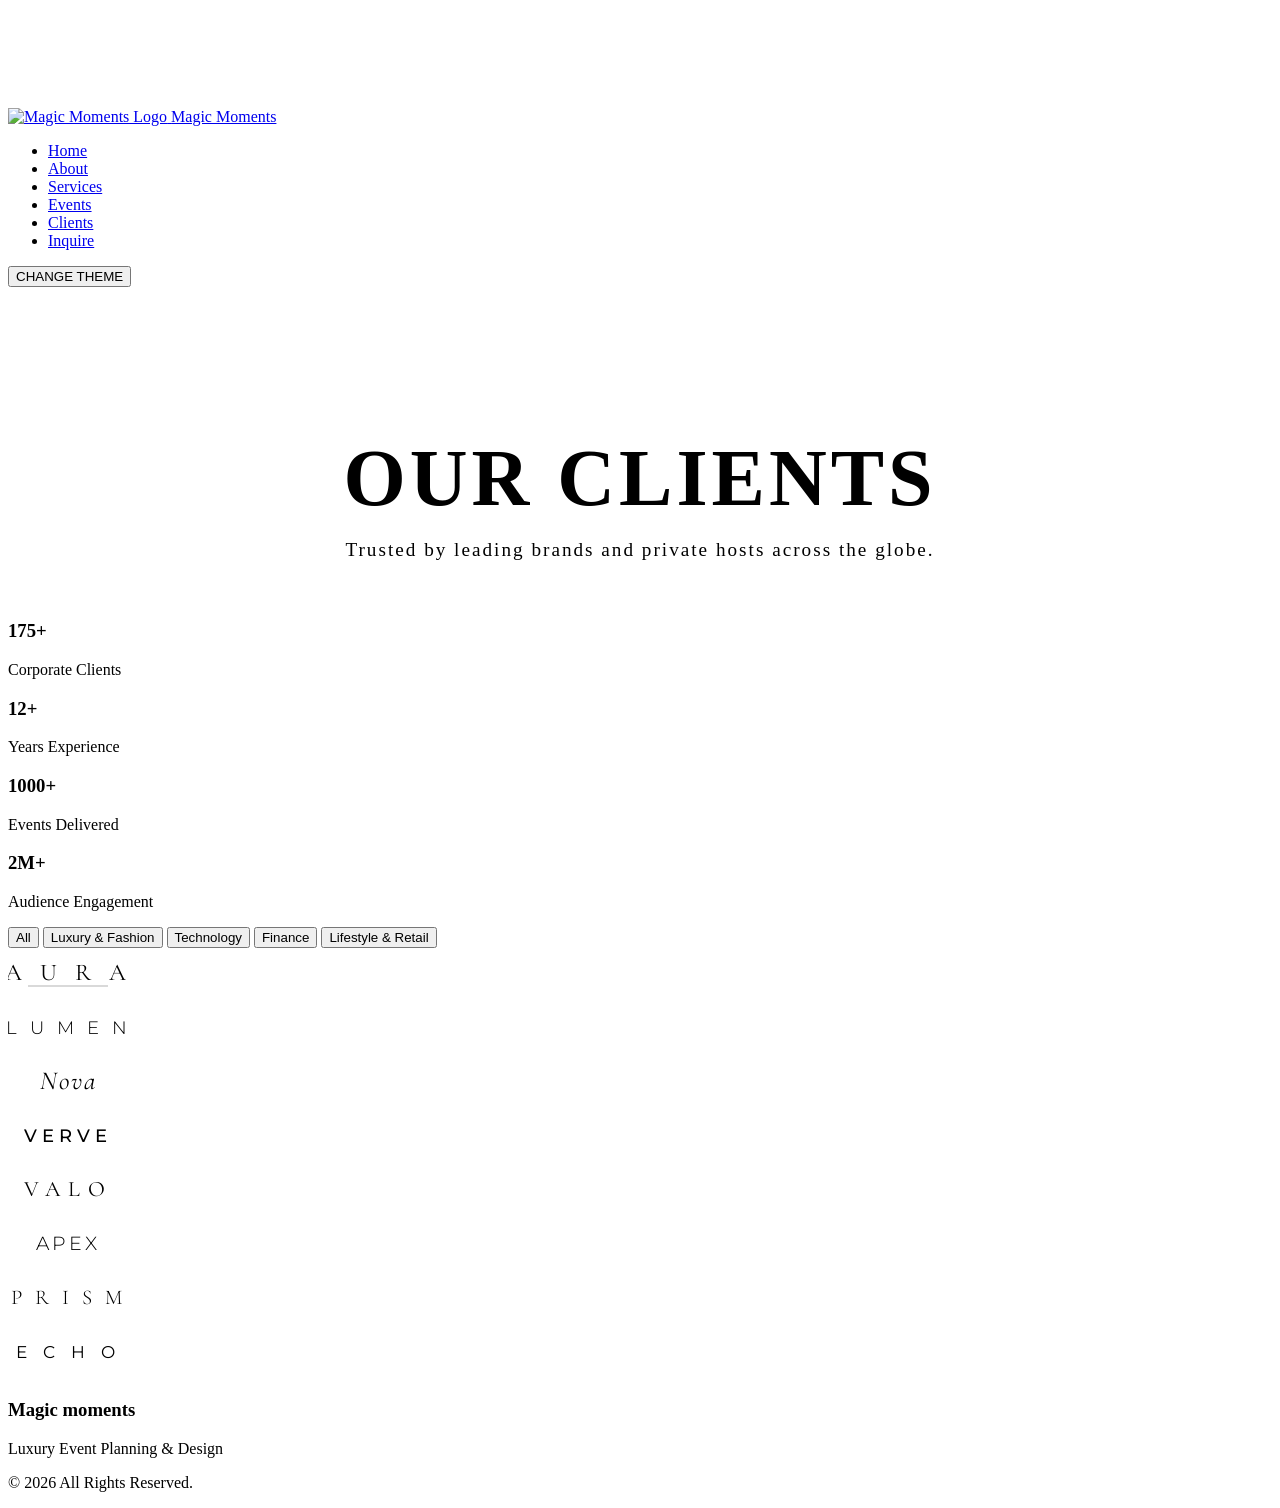
==== clients.html @ 66b7bd41 "Event_mamagement" ====
<!DOCTYPE html>
<html lang="en">
<head>
    <meta charset="UTF-8">
    <meta name="viewport" content="width=device-width,initial-scale=1.0">
    <title>Our Clients - LuxeEvents</title>
    <link href="https://fonts.googleapis.com/css2?family=Cormorant+Garamond:wght@300;400;600&family=Montserrat:wght@300;400;500&display=swap" rel="stylesheet">
    <link rel="stylesheet" href="css/style.css">
    <style>
        /* Specific page layout tweaks */
        body {
            padding-top: 100px; /* Offset for fixed navbar */
        }
        .clients-hero {
            padding: 80px 0 40px;
            text-align: center;
        }
        .clients-hero h1 {
            font-size: 5rem;
            margin-bottom: 15px;
            letter-spacing: 4px;
        }
        .clients-hero p {
            font-size: 1.2rem;
            letter-spacing: 2px;
            color: var(--gold-light);
            max-width: 600px;
            margin: 0 auto;
        }
        .dark-theme .clients-hero p {
            color: var(--gold-light);
        }
    </style>
</head>
<body>

<nav class="navbar">
    <div class="container">
        <a class="logo" href="index.html">
            <img src="images/mm-logo.png" alt="Magic Moments Logo">
            <span>Magic Moments</span>
        </a>
        <ul>
            <li><a href="index.html#home">Home</a></li>
            <li><a href="index.html#about">About</a></li>
            <li><a href="index.html#services">Services</a></li>
            <li><a href="index.html#events">Events</a></li>
            <li><a href="clients.html">Clients</a></li>
            <li><a href="index.html#inquire">Inquire</a></li>
        </ul>
        <button id="theme-toggle" type="button">CHANGE THEME</button>
    </div>
</nav>

<section class="clients-hero">
    <div class="container">
        <h1>OUR CLIENTS</h1>
        <p>Trusted by leading brands and private hosts across the globe.</p>
    </div>
</section>

<section class="clients">
    <div class="container">
        <!-- Stats Grid -->
        <div class="stats-grid">
            <div class="stat-card">
                <h3>175+</h3>
                <p>Corporate Clients</p>
            </div>
            <div class="stat-card">
                <h3>12+</h3>
                <p>Years Experience</p>
            </div>
            <div class="stat-card">
                <h3>1000+</h3>
                <p>Events Delivered</p>
            </div>
            <div class="stat-card">
                <h3>2M+</h3>
                <p>Audience Engagement</p>
            </div>
        </div>

        <!-- Filter Buttons -->
        <div class="filter-buttons">
            <button class="filter-btn active" data-filter="all">All</button>
            <button class="filter-btn" data-filter="luxury">Luxury & Fashion</button>
            <button class="filter-btn" data-filter="tech">Technology</button>
            <button class="filter-btn" data-filter="finance">Finance</button>
            <button class="filter-btn" data-filter="retail">Lifestyle & Retail</button>
        </div>

        <!-- Client Grid with Beautiful SVG Logos -->
        <div class="client-grid">
            <!-- Client 1: AURA (Luxury) -->
            <div class="client-card" data-category="luxury">
                <svg width="120" height="50" viewBox="0 0 120 50" fill="none" xmlns="http://www.w3.org/2000/svg">
                    <text x="50%" y="55%" dominant-baseline="middle" text-anchor="middle" font-family="'Cormorant Garamond', serif" font-size="24" letter-spacing="6" fill="currentColor">A U R A</text>
                    <line x1="20" y1="38" x2="100" y2="38" stroke="currentColor" stroke-opacity="0.3" stroke-width="1"/>
                </svg>
            </div>

            <!-- Client 2: LUMEN (Tech) -->
            <div class="client-card" data-category="tech">
                <svg width="120" height="50" viewBox="0 0 120 50" fill="none" xmlns="http://www.w3.org/2000/svg">
                    <text x="50%" y="55%" dominant-baseline="middle" text-anchor="middle" font-family="'Montserrat', sans-serif" font-weight="300" font-size="18" letter-spacing="4" fill="currentColor">L U M E N</text>
                    <circle cx="102" cy="18" r="2" fill="var(--gold)"/>
                </svg>
            </div>

            <!-- Client 3: NOVA (Finance) -->
            <div class="client-card" data-category="finance">
                <svg width="120" height="50" viewBox="0 0 120 50" fill="none" xmlns="http://www.w3.org/2000/svg">
                    <text x="50%" y="55%" dominant-baseline="middle" text-anchor="middle" font-family="'Cormorant Garamond', serif" font-style="italic" font-size="26" letter-spacing="2" fill="currentColor">Nova</text>
                </svg>
            </div>

            <!-- Client 4: VERVE (Retail) -->
            <div class="client-card" data-category="retail">
                <svg width="120" height="50" viewBox="0 0 120 50" fill="none" xmlns="http://www.w3.org/2000/svg">
                    <text x="50%" y="55%" dominant-baseline="middle" text-anchor="middle" font-family="'Montserrat', sans-serif" font-weight="500" font-size="18" letter-spacing="5" fill="currentColor">VERVE</text>
                </svg>
            </div>

            <!-- Client 5: VALO (Luxury) -->
            <div class="client-card" data-category="luxury">
                <svg width="120" height="50" viewBox="0 0 120 50" fill="none" xmlns="http://www.w3.org/2000/svg">
                    <text x="50%" y="55%" dominant-baseline="middle" text-anchor="middle" font-family="'Cormorant Garamond', serif" font-size="22" letter-spacing="8" fill="currentColor">VALO</text>
                </svg>
            </div>

            <!-- Client 6: APEX (Tech) -->
            <div class="client-card" data-category="tech">
                <svg width="120" height="50" viewBox="0 0 120 50" fill="none" xmlns="http://www.w3.org/2000/svg">
                    <text x="50%" y="55%" dominant-baseline="middle" text-anchor="middle" font-family="'Montserrat', sans-serif" font-weight="300" font-size="19" letter-spacing="3" fill="currentColor">APEX</text>
                    <path d="M15 35 L25 15 L35 35 Z" stroke="var(--gold)" stroke-width="1.5" fill="none"/>
                </svg>
            </div>

            <!-- Client 7: PRISM (Finance) -->
            <div class="client-card" data-category="finance">
                <svg width="120" height="50" viewBox="0 0 120 50" fill="none" xmlns="http://www.w3.org/2000/svg">
                    <text x="50%" y="55%" dominant-baseline="middle" text-anchor="middle" font-family="'Cormorant Garamond', serif" font-weight="300" font-size="21" letter-spacing="4" fill="currentColor">P R I S M</text>
                </svg>
            </div>

            <!-- Client 8: ECHO (Retail) -->
            <div class="client-card" data-category="retail">
                <svg width="120" height="50" viewBox="0 0 120 50" fill="none" xmlns="http://www.w3.org/2000/svg">
                    <text x="50%" y="55%" dominant-baseline="middle" text-anchor="middle" font-family="'Montserrat', sans-serif" font-weight="400" font-size="17" letter-spacing="6" fill="currentColor">E C H O</text>
                </svg>
            </div>
        </div>
    </div>
</section>

<footer>
    <div class="container">
        <h3>Magic moments</h3>
        <p>Luxury Event Planning & Design</p>
        <p>© 2026 All Rights Reserved.</p>
    </div>
</footer>

<script>
(function(){
    // Theme toggle
    const toggle = document.getElementById('theme-toggle');
    const body = document.body;
    const current = localStorage.getItem('theme-mode');

    if (current === 'dark') {
        body.classList.add('dark-theme');
    }

    toggle.addEventListener('click', function() {
        const isDark = body.classList.toggle('dark-theme');
        localStorage.setItem('theme-mode', isDark ? 'dark' : 'light');
    });

    // Client Grid Filtering
    const filterBtns = document.querySelectorAll('.filter-btn');
    const clientCards = document.querySelectorAll('.client-card');

    filterBtns.forEach(btn => {
        btn.addEventListener('click', () => {
            // Remove active class from all buttons
            filterBtns.forEach(b => b.classList.remove('active'));
            // Add active class to clicked button
            btn.classList.add('active');

            const filterValue = btn.getAttribute('data-filter');

            clientCards.forEach(card => {
                // Smooth fade effect
                card.style.opacity = '0';
                card.style.transform = 'scale(0.9) translateY(5px)';
                
                setTimeout(() => {
                    if (filterValue === 'all' || card.getAttribute('data-category') === filterValue) {
                        card.style.display = 'flex';
                        // Trigger reflow for transition
                        void card.offsetWidth;
                        card.style.opacity = '1';
                        card.style.transform = 'scale(1) translateY(0)';
                    } else {
                        card.style.display = 'none';
                    }
                }, 300);
            });
        });
    });
})();
</script>

</body>
</html>
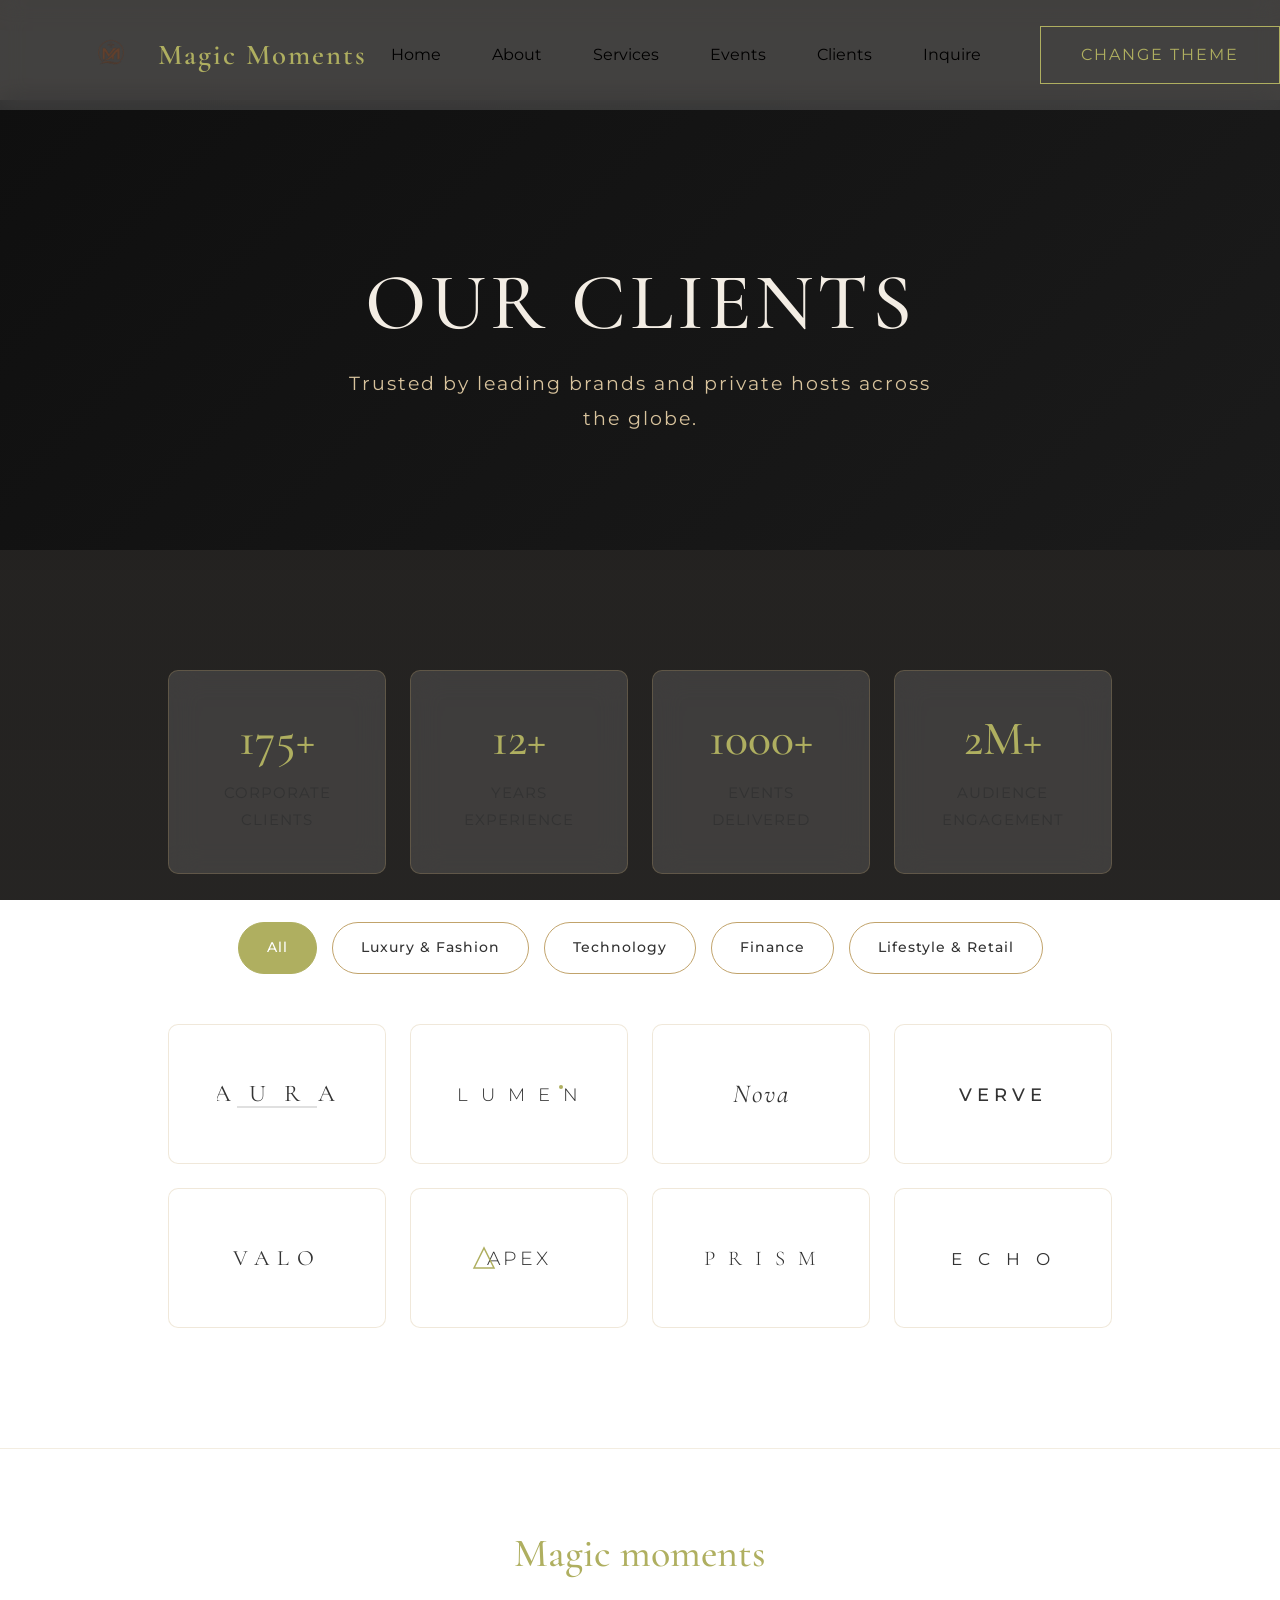
==== commit 2b5b3a8e: "Implement Bootstrap responsiveness and off-white/black theme toggler" ====
--- a/clients.html
+++ b/clients.html
@@ -4,6 +4,7 @@
     <meta charset="UTF-8">
     <meta name="viewport" content="width=device-width,initial-scale=1.0">
     <title>Our Clients - LuxeEvents</title>
+    <link href="https://cdn.jsdelivr.net/npm/bootstrap@5.3.3/dist/css/bootstrap.min.css" rel="stylesheet">
     <link href="https://fonts.googleapis.com/css2?family=Cormorant+Garamond:wght@300;400;600&family=Montserrat:wght@300;400;500&display=swap" rel="stylesheet">
     <link rel="stylesheet" href="css/style.css">
     <style>
@@ -34,21 +35,26 @@
 </head>
 <body>
 
-<nav class="navbar">
-    <div class="container">
-        <a class="logo" href="index.html">
+<nav class="navbar navbar-expand-lg">
+    <div class="container">
+        <a class="logo navbar-brand" href="index.html">
             <img src="images/mm-logo.png" alt="Magic Moments Logo">
             <span>Magic Moments</span>
         </a>
-        <ul>
-            <li><a href="index.html#home">Home</a></li>
-            <li><a href="index.html#about">About</a></li>
-            <li><a href="index.html#services">Services</a></li>
-            <li><a href="index.html#events">Events</a></li>
-            <li><a href="clients.html">Clients</a></li>
-            <li><a href="index.html#inquire">Inquire</a></li>
-        </ul>
-        <button id="theme-toggle" type="button">CHANGE THEME</button>
+        <button class="navbar-toggler" type="button" data-bs-toggle="collapse" data-bs-target="#navbarNav" aria-controls="navbarNav" aria-expanded="false" aria-label="Toggle navigation">
+            <span class="navbar-toggler-icon"></span>
+        </button>
+        <div class="collapse navbar-collapse" id="navbarNav">
+            <ul class="navbar-nav ms-auto align-items-lg-center">
+                <li class="nav-item"><a class="nav-link" href="index.html#home">Home</a></li>
+                <li class="nav-item"><a class="nav-link" href="index.html#about">About</a></li>
+                <li class="nav-item"><a class="nav-link" href="index.html#services">Services</a></li>
+                <li class="nav-item"><a class="nav-link" href="index.html#events">Events</a></li>
+                <li class="nav-item"><a class="nav-link" href="clients.html">Clients</a></li>
+                <li class="nav-item"><a class="nav-link" href="index.html#inquire">Inquire</a></li>
+                <li class="nav-item ms-lg-3 mt-2 mt-lg-0"><button id="theme-toggle" type="button">CHANGE THEME</button></li>
+            </ul>
+        </div>
     </div>
 </nav>
 
@@ -62,22 +68,30 @@
 <section class="clients">
     <div class="container">
         <!-- Stats Grid -->
-        <div class="stats-grid">
-            <div class="stat-card">
-                <h3>175+</h3>
-                <p>Corporate Clients</p>
-            </div>
-            <div class="stat-card">
-                <h3>12+</h3>
-                <p>Years Experience</p>
-            </div>
-            <div class="stat-card">
-                <h3>1000+</h3>
-                <p>Events Delivered</p>
-            </div>
-            <div class="stat-card">
-                <h3>2M+</h3>
-                <p>Audience Engagement</p>
+        <div class="row g-4 mb-5">
+            <div class="col-6 col-md-3">
+                <div class="stat-card h-100">
+                    <h3>175+</h3>
+                    <p class="mb-0">Corporate Clients</p>
+                </div>
+            </div>
+            <div class="col-6 col-md-3">
+                <div class="stat-card h-100">
+                    <h3>12+</h3>
+                    <p class="mb-0">Years Experience</p>
+                </div>
+            </div>
+            <div class="col-6 col-md-3">
+                <div class="stat-card h-100">
+                    <h3>1000+</h3>
+                    <p class="mb-0">Events Delivered</p>
+                </div>
+            </div>
+            <div class="col-6 col-md-3">
+                <div class="stat-card h-100">
+                    <h3>2M+</h3>
+                    <p class="mb-0">Audience Engagement</p>
+                </div>
             </div>
         </div>
 
@@ -91,64 +105,80 @@
         </div>
 
         <!-- Client Grid with Beautiful SVG Logos -->
-        <div class="client-grid">
+        <div class="row g-4">
             <!-- Client 1: AURA (Luxury) -->
-            <div class="client-card" data-category="luxury">
-                <svg width="120" height="50" viewBox="0 0 120 50" fill="none" xmlns="http://www.w3.org/2000/svg">
-                    <text x="50%" y="55%" dominant-baseline="middle" text-anchor="middle" font-family="'Cormorant Garamond', serif" font-size="24" letter-spacing="6" fill="currentColor">A U R A</text>
-                    <line x1="20" y1="38" x2="100" y2="38" stroke="currentColor" stroke-opacity="0.3" stroke-width="1"/>
-                </svg>
+            <div class="col-6 col-md-4 col-lg-3 client-col" data-category="luxury">
+                <div class="client-card">
+                    <svg width="120" height="50" viewBox="0 0 120 50" fill="none" xmlns="http://www.w3.org/2000/svg">
+                        <text x="50%" y="55%" dominant-baseline="middle" text-anchor="middle" font-family="'Cormorant Garamond', serif" font-size="24" letter-spacing="6" fill="currentColor">A U R A</text>
+                        <line x1="20" y1="38" x2="100" y2="38" stroke="currentColor" stroke-opacity="0.3" stroke-width="1"/>
+                    </svg>
+                </div>
             </div>
 
             <!-- Client 2: LUMEN (Tech) -->
-            <div class="client-card" data-category="tech">
-                <svg width="120" height="50" viewBox="0 0 120 50" fill="none" xmlns="http://www.w3.org/2000/svg">
-                    <text x="50%" y="55%" dominant-baseline="middle" text-anchor="middle" font-family="'Montserrat', sans-serif" font-weight="300" font-size="18" letter-spacing="4" fill="currentColor">L U M E N</text>
-                    <circle cx="102" cy="18" r="2" fill="var(--gold)"/>
-                </svg>
+            <div class="col-6 col-md-4 col-lg-3 client-col" data-category="tech">
+                <div class="client-card">
+                    <svg width="120" height="50" viewBox="0 0 120 50" fill="none" xmlns="http://www.w3.org/2000/svg">
+                        <text x="50%" y="55%" dominant-baseline="middle" text-anchor="middle" font-family="'Montserrat', sans-serif" font-weight="300" font-size="18" letter-spacing="4" fill="currentColor">L U M E N</text>
+                        <circle cx="102" cy="18" r="2" fill="var(--gold)"/>
+                    </svg>
+                </div>
             </div>
 
             <!-- Client 3: NOVA (Finance) -->
-            <div class="client-card" data-category="finance">
-                <svg width="120" height="50" viewBox="0 0 120 50" fill="none" xmlns="http://www.w3.org/2000/svg">
-                    <text x="50%" y="55%" dominant-baseline="middle" text-anchor="middle" font-family="'Cormorant Garamond', serif" font-style="italic" font-size="26" letter-spacing="2" fill="currentColor">Nova</text>
-                </svg>
+            <div class="col-6 col-md-4 col-lg-3 client-col" data-category="finance">
+                <div class="client-card">
+                    <svg width="120" height="50" viewBox="0 0 120 50" fill="none" xmlns="http://www.w3.org/2000/svg">
+                        <text x="50%" y="55%" dominant-baseline="middle" text-anchor="middle" font-family="'Cormorant Garamond', serif" font-style="italic" font-size="26" letter-spacing="2" fill="currentColor">Nova</text>
+                    </svg>
+                </div>
             </div>
 
             <!-- Client 4: VERVE (Retail) -->
-            <div class="client-card" data-category="retail">
-                <svg width="120" height="50" viewBox="0 0 120 50" fill="none" xmlns="http://www.w3.org/2000/svg">
-                    <text x="50%" y="55%" dominant-baseline="middle" text-anchor="middle" font-family="'Montserrat', sans-serif" font-weight="500" font-size="18" letter-spacing="5" fill="currentColor">VERVE</text>
-                </svg>
+            <div class="col-6 col-md-4 col-lg-3 client-col" data-category="retail">
+                <div class="client-card">
+                    <svg width="120" height="50" viewBox="0 0 120 50" fill="none" xmlns="http://www.w3.org/2000/svg">
+                        <text x="50%" y="55%" dominant-baseline="middle" text-anchor="middle" font-family="'Montserrat', sans-serif" font-weight="500" font-size="18" letter-spacing="5" fill="currentColor">VERVE</text>
+                    </svg>
+                </div>
             </div>
 
             <!-- Client 5: VALO (Luxury) -->
-            <div class="client-card" data-category="luxury">
-                <svg width="120" height="50" viewBox="0 0 120 50" fill="none" xmlns="http://www.w3.org/2000/svg">
-                    <text x="50%" y="55%" dominant-baseline="middle" text-anchor="middle" font-family="'Cormorant Garamond', serif" font-size="22" letter-spacing="8" fill="currentColor">VALO</text>
-                </svg>
+            <div class="col-6 col-md-4 col-lg-3 client-col" data-category="luxury">
+                <div class="client-card">
+                    <svg width="120" height="50" viewBox="0 0 120 50" fill="none" xmlns="http://www.w3.org/2000/svg">
+                        <text x="50%" y="55%" dominant-baseline="middle" text-anchor="middle" font-family="'Cormorant Garamond', serif" font-size="22" letter-spacing="8" fill="currentColor">VALO</text>
+                    </svg>
+                </div>
             </div>
 
             <!-- Client 6: APEX (Tech) -->
-            <div class="client-card" data-category="tech">
-                <svg width="120" height="50" viewBox="0 0 120 50" fill="none" xmlns="http://www.w3.org/2000/svg">
-                    <text x="50%" y="55%" dominant-baseline="middle" text-anchor="middle" font-family="'Montserrat', sans-serif" font-weight="300" font-size="19" letter-spacing="3" fill="currentColor">APEX</text>
-                    <path d="M15 35 L25 15 L35 35 Z" stroke="var(--gold)" stroke-width="1.5" fill="none"/>
-                </svg>
+            <div class="col-6 col-md-4 col-lg-3 client-col" data-category="tech">
+                <div class="client-card">
+                    <svg width="120" height="50" viewBox="0 0 120 50" fill="none" xmlns="http://www.w3.org/2000/svg">
+                        <text x="50%" y="55%" dominant-baseline="middle" text-anchor="middle" font-family="'Montserrat', sans-serif" font-weight="300" font-size="19" letter-spacing="3" fill="currentColor">APEX</text>
+                        <path d="M15 35 L25 15 L35 35 Z" stroke="var(--gold)" stroke-width="1.5" fill="none"/>
+                    </svg>
+                </div>
             </div>
 
             <!-- Client 7: PRISM (Finance) -->
-            <div class="client-card" data-category="finance">
-                <svg width="120" height="50" viewBox="0 0 120 50" fill="none" xmlns="http://www.w3.org/2000/svg">
-                    <text x="50%" y="55%" dominant-baseline="middle" text-anchor="middle" font-family="'Cormorant Garamond', serif" font-weight="300" font-size="21" letter-spacing="4" fill="currentColor">P R I S M</text>
-                </svg>
+            <div class="col-6 col-md-4 col-lg-3 client-col" data-category="finance">
+                <div class="client-card">
+                    <svg width="120" height="50" viewBox="0 0 120 50" fill="none" xmlns="http://www.w3.org/2000/svg">
+                        <text x="50%" y="55%" dominant-baseline="middle" text-anchor="middle" font-family="'Cormorant Garamond', serif" font-weight="300" font-size="21" letter-spacing="4" fill="currentColor">P R I S M</text>
+                    </svg>
+                </div>
             </div>
 
             <!-- Client 8: ECHO (Retail) -->
-            <div class="client-card" data-category="retail">
-                <svg width="120" height="50" viewBox="0 0 120 50" fill="none" xmlns="http://www.w3.org/2000/svg">
-                    <text x="50%" y="55%" dominant-baseline="middle" text-anchor="middle" font-family="'Montserrat', sans-serif" font-weight="400" font-size="17" letter-spacing="6" fill="currentColor">E C H O</text>
-                </svg>
+            <div class="col-6 col-md-4 col-lg-3 client-col" data-category="retail">
+                <div class="client-card">
+                    <svg width="120" height="50" viewBox="0 0 120 50" fill="none" xmlns="http://www.w3.org/2000/svg">
+                        <text x="50%" y="55%" dominant-baseline="middle" text-anchor="middle" font-family="'Montserrat', sans-serif" font-weight="400" font-size="17" letter-spacing="6" fill="currentColor">E C H O</text>
+                    </svg>
+                </div>
             </div>
         </div>
     </div>
@@ -169,18 +199,18 @@
     const body = document.body;
     const current = localStorage.getItem('theme-mode');
 
-    if (current === 'dark') {
-        body.classList.add('dark-theme');
+    if (current === 'light') {
+        body.classList.add('light-theme');
     }
 
     toggle.addEventListener('click', function() {
-        const isDark = body.classList.toggle('dark-theme');
-        localStorage.setItem('theme-mode', isDark ? 'dark' : 'light');
+        const isLight = body.classList.toggle('light-theme');
+        localStorage.setItem('theme-mode', isLight ? 'light' : 'dark');
     });
 
     // Client Grid Filtering
     const filterBtns = document.querySelectorAll('.filter-btn');
-    const clientCards = document.querySelectorAll('.client-card');
+    const clientCols = document.querySelectorAll('.client-col');
 
     filterBtns.forEach(btn => {
         btn.addEventListener('click', () => {
@@ -191,20 +221,21 @@
 
             const filterValue = btn.getAttribute('data-filter');
 
-            clientCards.forEach(card => {
+            clientCols.forEach(col => {
                 // Smooth fade effect
-                card.style.opacity = '0';
-                card.style.transform = 'scale(0.9) translateY(5px)';
+                col.style.opacity = '0';
+                col.style.transform = 'scale(0.9) translateY(5px)';
+                col.style.transition = 'all 0.3s ease';
                 
                 setTimeout(() => {
-                    if (filterValue === 'all' || card.getAttribute('data-category') === filterValue) {
-                        card.style.display = 'flex';
+                    if (filterValue === 'all' || col.getAttribute('data-category') === filterValue) {
+                        col.style.display = 'block';
                         // Trigger reflow for transition
-                        void card.offsetWidth;
-                        card.style.opacity = '1';
-                        card.style.transform = 'scale(1) translateY(0)';
+                        void col.offsetWidth;
+                        col.style.opacity = '1';
+                        col.style.transform = 'scale(1) translateY(0)';
                     } else {
-                        card.style.display = 'none';
+                        col.style.display = 'none';
                     }
                 }, 300);
             });
@@ -213,5 +244,6 @@
 })();
 </script>
 
+<script src="https://cdn.jsdelivr.net/npm/bootstrap@5.3.3/dist/js/bootstrap.bundle.min.js"></script>
 </body>
 </html>
--- a/css/style.css
+++ b/css/style.css
@@ -0,0 +1,1501 @@
+:root {
+    --bg: #0d0c0a;              /* deep luxury black-brown */
+    --cream: #1a1612;
+    --card-bg: rgba(255, 255, 255, 0.08);
+    --heading: #f3ede4;         /* soft cream heading */
+    --text: #ffffff;            /* white text */
+    --gold: #afaf60;            /* your original gold */
+    --gold-light: #d8c39d;
+    --white: #ffffff;
+    --border: rgba(175, 175, 96, 0.2);
+}
+
+* {
+    margin: 0;
+    padding: 0;
+    box-sizing: border-box;
+}
+
+html {
+    scroll-behavior: smooth;
+}
+
+body{
+    font-family:'Montserrat',sans-serif;
+    color:var(--text);
+    line-height:1.8;
+    overflow-x:hidden;
+
+    background:
+        linear-gradient(
+            rgba(0,0,0,0.65),
+            rgba(0,0,0,0.65)
+        ),
+        url("https://images.unsplash.com/photo-1519225421980-715cb0215aed?auto=format&fit=crop&w=1600&q=80");
+
+    background-size:cover;
+    background-position:center;
+    background-attachment:fixed; /* Keeps image visible while scrolling */
+}
+body::before{
+    content:"";
+    position:fixed;
+    inset:0;
+
+    background:
+        linear-gradient(
+            rgba(18,16,14,0.78),
+            rgba(18,16,14,0.72)
+        );
+
+    z-index:-1;
+}
+.statement,
+.about,
+.services,
+.process,
+.events,
+.gallery,
+.packages,
+.testimonials,
+.contact{
+    background:transparent;
+}
+.card,
+.event-card,
+.package-card,
+.testimonial{
+    background: var(--card-bg);
+    border: 1px solid var(--border);
+    backdrop-filter:blur(15px);
+    -webkit-backdrop-filter:blur(15px);
+    color: var(--text);
+}
+
+.services,
+.process,
+.events,
+.gallery,
+.packages,
+.testimonials,
+.contact,
+.about,
+.statement {
+    padding: var(--space-xl) 8%;
+}
+#bg-video{
+    position:fixed;
+    top:0;
+    left:0;
+    width:100%;
+    height:100%;
+    object-fit:cover;
+    z-index:-2;
+}
+/* GOLD DECORATIONS */
+
+
+
+.container {
+    width: 90%;
+    max-width: 1200px;
+    margin: auto;
+}
+
+/* TYPOGRAPHY */
+
+.logo,
+h1,
+h2,
+h3,
+h4 {
+    font-family: 'Cormorant Garamond', serif;
+    color: var(--heading);
+}
+
+/* NAVBAR */
+
+.navbar{
+    position:fixed;
+    top:0;
+    width:100%;
+    z-index:999;
+
+    background:rgba(255, 255, 255, 0.15);
+    backdrop-filter:blur(12px);
+
+    transition:all .4s ease;
+}
+
+.navbar ul li a{
+    color:rgb(255, 255, 255);
+}
+.navbar .container {
+    display: flex;
+    justify-content: space-between;
+    align-items: center;
+}
+
+.logo {
+    font-size: 2rem;
+    color: var(--gold);
+    letter-spacing: 4px;
+}
+
+.navbar ul {
+    display: flex;
+    gap: 35px;
+    list-style: none;
+}
+
+.navbar li {
+    cursor: pointer;
+    color: var(--heading);
+    transition: .3s;
+    /* backdrop-filter: blur(10px); */
+    
+}
+
+.navbar li:hover {
+    color: white;
+    border: 1px ;
+        border-radius: 50px;
+}
+.navbar.scrolled{
+    background:rgba(10,10,10,0.85);
+    backdrop-filter:blur(20px);
+
+    border-bottom:1px solid rgba(212,175,55,0.2);
+}
+
+/* HERO */
+
+
+.hero{
+    min-height:100vh;
+    display:flex;
+    align-items:center;
+    justify-content:center;
+
+    background:transparent;
+}
+.hero-logo img{
+    margin: 0;
+    width:280px;
+    animation: float 5s ease-in-out infinite;
+}
+
+@keyframes float{
+    0%,100%{
+        transform:translateY(0);
+    }
+    50%{
+        transform:translateY(-12px);
+    }
+}
+.hero-text {
+    width: 100%;
+    text-align: center;
+    background: none;
+    padding: 0 20px;
+    margin-top: 0px;
+    display: flex;
+    flex-direction: column;
+    align-items: center;
+    justify-content: center;
+    gap: 30px; /* Equal spacing between logo, heading, and subtitle */
+}
+.hero-text h1{
+    margin: 0;
+    font-size:7rem;
+    color:#afaf60;
+    letter-spacing:8px;
+    line-height: 1.15;
+    text-shadow:
+        0 0 20px rgba(255,255,255,0.15),
+        0 8px 30px rgba(0,0,0,0.5);
+}
+
+.hero-text p {
+    margin: 0;
+    color: #f5f0ea;
+    font-size: 1.2rem;
+    letter-spacing: 4px;
+}
+
+.hero-image {
+    display: none;
+}
+
+/* STATEMENT */
+
+.statement {
+    padding: 130px 10%;
+    text-align: center;
+    background: transparent;
+}
+
+.statement h2 {
+    font-size: 3rem;
+    font-weight: 400;
+    max-width: 900px;
+    margin: auto;
+}
+
+/* ABOUT */
+
+.about {
+    padding: 120px 8%;
+    align-items: center;
+    gap: 60px;
+}
+
+.grid {
+    display: grid;
+    grid-template-columns: 1fr 1fr;
+}
+
+.image-block {
+    min-height: 600px;
+
+background-image: url("https://images.unsplash.com/photo-1651313948618-31644c7fec18?w=600&auto=format&fit=crop&q=60");
+    background-size: cover;
+    background-position: center;
+    background-repeat: no-repeat;
+    
+
+    border-radius: 10px;
+
+    box-shadow:
+        0 20px 40px rgba(0, 0, 0, .08);
+}
+
+.about span {
+    color: var(--gold);
+    letter-spacing: 4px;
+}
+
+.about h2 {
+    font-size: 4rem;
+    font-weight: 400;
+    margin: 20px 0;
+}
+
+.about p {
+    font-size: 1.05rem;
+}
+
+/* COMMON SECTIONS */
+
+.services,
+.process,
+.events,
+.gallery,
+.packages,
+.testimonials,
+.contact {
+    padding: 120px 8%;
+}
+
+.services h2,
+.process h2,
+.events h2,
+.gallery h2,
+.packages h2,
+.testimonials h2,
+.contact h2 {
+    text-align: center;
+    font-size: 4rem;
+    font-weight: 400;
+    margin-bottom: 60px;
+}
+
+/* CARDS */
+
+.cards,
+.event-grid,
+.package-grid {
+    display: grid;
+    grid-template-columns: repeat(3, 1fr);
+    gap: 30px;
+}
+
+.card,
+.event-card,
+.package-card {
+    background: rgba(255, 255, 255, .75);
+
+    backdrop-filter: blur(10px);
+
+    border: 1px solid rgba(193, 163, 107, .25);
+
+    padding: 50px 40px;
+
+    text-align: center;
+
+    transition: .4s;
+     text-decoration: none;
+     cursor: pointer;
+}
+
+.card:hover,
+.event-card:hover,
+.package-card:hover {
+    transform: translateY(-10px);
+
+    box-shadow:
+        0 20px 40px rgba(0, 0, 0, .08);
+}
+
+.card h3,
+.event-card h3 {
+    font-size: 2rem;
+    margin-bottom: 15px;
+}
+.event-card p {
+    color: var(--text);
+    opacity: 0.85;
+}
+.event-card p:hover{
+    color: var(--gold-light);
+}
+/* Event Details */
+.event-details {
+    padding: 100px 10%;
+   
+}
+
+.event-details.dark {
+    
+    color: white;
+}
+
+.detail-content {
+    display: flex;
+    align-items: center;
+    gap: 60px;
+}
+
+.detail-text {
+    flex: 1;
+}
+
+.detail-text span {
+    letter-spacing: 3px;
+    color: #9c7255;
+    font-size: 14px;
+}
+
+.event-details.dark span {
+    color: #9c7255;
+}
+
+.detail-text h2 {
+    font-size: 55px;
+    margin: 15px 0;
+    font-family: "Cormorant Garamond", serif;
+}
+
+.detail-text p {
+    font-size: 17px;
+    line-height: 1.8;
+    margin-bottom: 30px;
+    color: black;
+}
+
+.features {
+    display: grid;
+    grid-template-columns: repeat(2,1fr);
+    gap: 15px;
+    margin-bottom: 35px;
+}
+
+.features div {
+    background: white;
+    padding: 15px;
+    border-radius: 5px;
+     color: #9c7255;
+    box-shadow: 0 5px 15px rgba(0,0,0,.1);
+}
+
+.event-details.dark .features div {
+    
+  color: #9c7255;
+}
+
+
+/* Images */
+.detail-image {
+    flex: 1;
+    height: 500px;
+    border-radius: 10px;
+    background-size: cover;
+    background-position: center;
+}
+
+.wedding-img {
+    background-image: url("https://images.unsplash.com/photo-1519741497674-611481863552");
+}
+
+.corporate-img {
+    background-image: url("https://images.unsplash.com/photo-1516321318423-f06f85e504b3");
+}
+
+.celebration-img {
+    background-image: url("https://images.unsplash.com/photo-1519671482749-fd09be7ccebf");
+}
+/* Buttons */
+.detail-text button {
+    padding: 15px 35px;
+    background: #3a2a22;
+    color: white;
+    border: none;
+    cursor: pointer;
+    font-size: 15px;
+    transition: 0.3s;
+}
+
+.detail-text button:hover {
+    background: #000;
+    transform: translateY(-3px);
+}
+
+/* Responsive */
+@media(max-width:900px) {
+
+    .detail-content {
+        flex-direction: column;
+    }
+
+    .detail-text h2 {
+        font-size: 40px;
+    }
+
+    .detail-image {
+        width: 100%;
+        height: 350px;
+    }
+
+    .features {
+        grid-template-columns: 1fr;
+    }
+}
+
+/* Individual Service Cards */
+
+.card {
+    position: relative;
+    overflow: hidden;
+    display: flex;
+    flex-direction: column;
+    min-height: 420px;
+    border-radius: 20px;
+}
+
+.card-image {
+    position: absolute;
+    inset: 0;
+    width: 100%;
+    height: 100%;
+    background-size: cover;
+    background-position: center;
+    z-index: 1;
+}
+
+.card::before {
+    content: "";
+    position: absolute;
+    inset: 0;
+    background: linear-gradient(to top, rgba(0, 0, 0, 0.55), rgba(0, 0, 0, 0.12));
+    z-index: 2;
+}
+
+.card-content {
+    position: relative;
+    z-index: 3;
+    height: 100%;
+    padding: 40px;
+    display: flex;
+    flex-direction: column;
+    justify-content: flex-end;
+    align-items: flex-start;
+    color: #ffffff;
+}
+
+.card-content h3,
+.card-content p {
+    color: #ffffff;
+}
+
+.card-image-1 {
+    background-image: url("https://www.maritus.in/wp-content/uploads/2019/11/wedding-planners-in-kochi1-e1681795814951.jpg");
+}
+
+.card-image-2 {
+    background-image: url("https://encrypted-tbn0.gstatic.com/images?q=tbn:ANd9GcTUgdfzZhbbo9R0j9iadlpOcAY5bnjMfw52zXbvtSIPYDja1dPFweWsC14&s=10");
+}
+
+.card-image-3 {
+    background-image: url("https://png.pngtree.com/thumb_back/fh260/background/20240703/pngtree-event-management-outdoor-image_15934729.jpg");
+}
+
+.card-image-4 {
+    background-image: url("https://static.wixstatic.com/media/11062b_2cfbd0659929427db0356a439d6be9e6~mv2.jpg/v1/crop/x_739,y_0,w_869,h_1516/fill/w_270,h_372,al_c,q_80,usm_0.66_1.00_0.01,enc_avif,quality_auto/Colorful%20Music%20Festival.jpg");
+}
+
+.card-image-5 {
+    background-image: url("https://img.magnific.com/premium-photo/lone-model-walks-runway-colorful-gown-with-spotlights-illuminating-stage-cheering-crowd_559896-8006.jpg");
+}
+
+.card-image-6 {
+    background-image: url("https://encrypted-tbn0.gstatic.com/images?q=tbn:ANd9GcR8GND3w5VeTo9zvY0ioZyHP4pygplXQU8Xjn1Eny9JHw&s=10");
+}
+
+.card-image-7 {
+    background-image: url("https://encrypted-tbn0.gstatic.com/images?q=tbn:ANd9GcR0ZSLpTu1riHCqfL8AAzbL_fnV7_onu9HuqIzEjWwFjg&s=10");
+}
+
+.card-image-8 {
+    background-image: url("https://admin.hire4event.com/assets/primaryimage/c6269dc4538ff0d03acb5a549997ad39.jpg");
+}
+/* new services */
+.services-slider{
+    overflow:hidden;
+    width:100%;
+}
+
+.services-track{
+    display:flex;
+    gap:30px;
+    width:max-content;
+    animation:slideLeft 25s linear infinite;
+}
+
+.service-slide{
+    width:350px; /* Similar width to your existing cards */
+    flex-shrink:0;
+
+    background:rgba(255,255,255,.75);
+    backdrop-filter:blur(10px);
+    border:1px solid rgba(193,163,107,.25);
+
+    overflow:hidden;
+    display:flex;
+    flex-direction:column;
+}
+
+.service-slide img{
+    width:100%;
+    height:300px; /* Same as .card-image */
+    object-fit:cover;
+}
+
+.service-content{
+    padding:50px 40px; /* Same as .card-content */
+    text-align:center;
+}
+
+.service-content h3{
+    font-size:2rem;
+}
+
+@keyframes slideLeft{
+    from{
+        transform:translateX(0);
+    }
+    to{
+        transform:translateX(-50%);
+    }
+}
+/* GALLERY */
+
+.gallery-grid {
+    display: grid;
+    grid-template-columns: repeat(3, 1fr);
+    gap: 30px;
+}
+
+.gallery-item {
+    height: 450px;
+    background-size: cover;
+    background-position: center;
+    border-radius: 8px;
+    transition: .4s;
+}
+
+.gallery-item:hover {
+    transform: scale(1.03);
+}
+
+/* Individual Images */
+
+.gallery-1 {
+    background-image: url("https://images.unsplash.com/photo-1519225421980-715cb0215aed?w=1000&q=90&auto=format&fit=crop");
+    background-size: cover;
+    background-position: center;
+}
+
+.gallery-2 {
+    background-image: url("https://encrypted-tbn0.gstatic.com/images?q=tbn:ANd9GcQV8CX3sUC6w2I2IRgOIVR4ryggrXboA9KR_clFAa3WY4fg_T5Fn1vxlcR2&s=10");
+}
+
+.gallery-3 {
+    background-image: url("https://images.unsplash.com/photo-1653821355736-0c2598d0a63e?fm=jpg&q=60&w=3000&auto=format&fit=crop&ixlib=rb-4.1.0&ixid=M3wxMjA3fDB8MHxzZWFyY2h8OHx8ZXZlbnQlMjBwbGFubmluZ3xlbnwwfHwwfHx8MA%3D%3D");
+}
+
+.gallery-4 {
+    background-image: url("https://www.theweddingschool.in/wp-content/uploads/2025/08/Exploring-Event-Decoration-Courses-in-India-Skills-Youll-Master-by-2025-2.png");
+}
+
+.gallery-5 {
+    background-image: url("https://content.jdmagicbox.com/quickquotes/images_main/microfibre-triangle-blue-wedding-light-802934846-h172g4ht.jpg?impolicy=queryparam&im=Resize=(360,360),aspect=fit");
+}
+
+.gallery-6 {
+    background-image: url("https://encrypted-tbn0.gstatic.com/images?q=tbn:ANd9GcSVWa9W-2FFiMFFqy97zdpOfhIgfauVA3BTHJcUJNzVue0oxmFEkK86Bn8&s=10");
+}
+
+/* PACKAGES */
+
+.package-card h3 {
+    font-size: 2.5rem;
+}
+
+.package-card h4 {
+    font-size: 3rem;
+    margin: 25px 0;
+    color: var(--gold);
+}
+
+.package-card ul {
+    list-style: none;
+    margin: 25px 0;
+}
+
+.package-card li {
+    margin: 15px 0;
+}
+
+.featured {
+    border: 2px solid var(--gold);
+
+    background:
+        linear-gradient(135deg,
+            rgba(193, 163, 107, .12),
+            rgba(255, 255, 255, .95));
+
+    transform: scale(1.05);
+}
+
+/* PROCESS */
+
+.process ol {
+    max-width: 700px;
+    margin: auto;
+}
+
+.process li {
+    margin: 25px 0;
+    font-size: 1.1rem;
+}
+
+/* TESTIMONIALS */
+
+.testimonial-grid {
+    display: grid;
+    grid-template-columns: repeat(2, 1fr);
+    gap: 30px;
+}
+
+.testimonial {
+    background: rgba(255, 255, 255, .75);
+
+    border: 1px solid rgba(193, 163, 107, .25);
+
+    padding: 50px;
+
+    font-style: italic;
+}
+
+/* CONTACT */
+
+.contact {
+    display: grid;
+    grid-template-columns: 1fr 1fr;
+    gap: 80px;
+
+      background:
+        linear-gradient(
+            rgba(0,0,0,0.65),
+            rgba(0,0,0,0.65)
+        ),
+        url("https://images.unsplash.com/photo-1519225421980-715cb0215aed?auto=format&fit=crop&w=1600&q=80");
+
+    background-size:cover;
+    background-position:center;
+    background-attachment:fixed; /* Keeps image visible while scrolling */
+
+    backdrop-filter: blur(10px);
+
+    border-top: 1px solid rgba(193, 163, 107, .2);
+    border-bottom: 1px solid rgba(193, 163, 107, .2);
+}
+
+.contact-form {
+    display: flex;
+    flex-direction: column;
+    gap: 25px;
+}
+
+.contact-form input,
+.contact-form textarea {
+    background: transparent;
+    border: none;
+    border-bottom: 1px solid var(--gold-light);
+    padding: 15px 0;
+    outline: none;
+    font-size: 15px;
+}
+
+button {
+    width: max-content;
+
+    padding: 14px 40px;
+
+    border: 1px solid var(--gold);
+
+    background: transparent;
+
+    color: var(--gold);
+
+    letter-spacing: 2px;
+
+    cursor: pointer;
+
+    transition: .3s;
+}
+
+button:hover {
+    background: var(--gold);
+    color: white;
+}
+
+/* FOOTER */
+
+footer {
+    text-align: center;
+    padding: 80px 20px;
+
+   
+
+    border-top: 1px solid rgba(193, 163, 107, .2);
+      background:
+        linear-gradient(
+            rgba(0,0,0,0.65),
+            rgba(0,0,0,0.65)
+        ),
+        url("https://images.unsplash.com/photo-1519225421980-715cb0215aed?auto=format&fit=crop&w=1600&q=80");
+
+    background-size:cover;
+    background-position:center;
+    background-attachment:fixed; /* Keeps image visible while scrolling */
+}
+
+footer h3 {
+    color: var(--gold);
+    font-size: 2.5rem;
+    margin-bottom: 10px;
+}
+
+/* RESPONSIVE */
+
+@media(max-width:992px) {
+
+    .cards,
+    .event-grid,
+    .package-grid,
+    .testimonial-grid,
+    .gallery-grid {
+        grid-template-columns: 1fr;
+    }
+
+    .contact,
+    .grid {
+        grid-template-columns: 1fr;
+    }
+
+    .hero-text h1 {
+        font-size: 4rem;
+    }
+
+    .about h2,
+    .services h2,
+    .events h2,
+    .gallery h2,
+    .packages h2,
+    .testimonials h2,
+    .contact h2 {
+        font-size: 3rem;
+    }
+}
+
+@media(max-width:768px) {
+
+    .navbar ul {
+        gap: 15px;
+        font-size: .85rem;
+    }
+
+    .hero-text h1 {
+        font-size: 3rem;
+    }
+
+    .statement h2 {
+        font-size: 2rem;
+    }
+}
+.logo {
+    display: flex;
+    align-items: center;
+    gap: 12px;
+    text-decoration: none;
+    color: var(--gold);
+    font-size: 1.8rem;
+    letter-spacing: 2px;
+}
+
+.logo img {
+    width: 70px;
+    height: 70px;
+    object-fit: contain;
+    border-radius: 50%;
+}
+
+.logo span {
+    font-family: 'Cormorant Garamond', serif;
+    color: var(--gold);
+    font-weight: 600;
+}
+
+.navbar {
+    padding: 22px 0;
+}
+
+.navbar {
+    padding: 15px 0;
+}
+html {
+    scroll-behavior: smooth;
+}
+.navbar ul li a {
+    text-decoration: none;
+    color: black;
+    transition: 0.3s ease;
+}
+
+
+.navbar ul li a:hover {
+    color: white;
+}
+
+
+
+/* dark and light theme */
+/* Theme Toggle Button */
+
+/* =========================
+   LUXURY LIGHT THEME (NEW)
+   Matches off-white background with high-contrast text
+========================= */
+
+.light-theme {
+    --bg: #f8f4ee;              /* premium off-white background */
+    --cream: #f3ede4;
+    --card-bg: rgba(255, 255, 255, 0.85);
+    --heading: #4a4a35;         /* darker gold/olive for better readability on light bg */
+    --text: #1c1a17;            /* dark charcoal text */
+    --gold: #7a7a40;            /* darker gold */
+    --gold-light: #9c8e70;
+    --white: #000000;
+    --border: rgba(122, 122, 64, 0.2);
+}
+
+/* Apply base background */
+.light-theme body {
+    background: var(--bg) !important;
+    color: var(--text) !important;
+}
+
+.light-theme body::before {
+    background: transparent !important;
+}
+
+/* NAVBAR */
+.light-theme .navbar {
+    background: rgba(248, 244, 238, 0.9) !important;
+    backdrop-filter: blur(18px);
+    border-bottom: 1px solid rgba(122, 122, 64, 0.15);
+}
+
+.light-theme .navbar ul li a {
+    color: var(--text) !important;
+}
+
+.light-theme .navbar ul li a:hover {
+    color: var(--gold) !important;
+}
+
+.light-theme .navbar .logo span {
+    color: var(--gold) !important;
+}
+
+/* HEADINGS */
+.light-theme h1,
+.light-theme h2,
+.light-theme h3,
+.light-theme h4,
+.light-theme .logo {
+    color: var(--heading) !important;
+}
+
+/* CARDS */
+.light-theme .card,
+.light-theme .event-card,
+.light-theme .package-card,
+.light-theme .testimonial {
+    background: var(--card-bg) !important;
+    border: 1px solid var(--border) !important;
+    box-shadow: 0 10px 30px rgba(0, 0, 0, 0.05);
+}
+
+.light-theme .event-card p {
+    color: var(--text) !important;
+}
+
+.light-theme .event-card p:hover {
+    color: var(--gold) !important;
+}
+
+/* BUTTONS */
+.light-theme button {
+    border: 1px solid var(--gold) !important;
+    color: var(--gold) !important;
+}
+
+.light-theme button:hover {
+    background: var(--gold) !important;
+    color: #ffffff !important;
+}
+
+/* HERO TEXT */
+.light-theme .hero-text h1 {
+    color: var(--gold) !important;
+}
+
+.light-theme .hero-text p {
+    color: var(--text) !important;
+}
+
+/* FEATURES BOX */
+.light-theme .features div {
+    background: #ffffff !important;
+    color: var(--gold) !important;
+    border: 1px solid rgba(122, 122, 64, 0.25) !important;
+    box-shadow: 0 4px 15px rgba(0, 0, 0, 0.05);
+}
+
+.light-theme .detail-text p {
+    color: var(--text) !important;
+}
+
+.light-theme .detail-text span {
+    color: var(--gold) !important;
+}
+
+/* CONTACT SECTION */
+.light-theme .contact {
+    background: var(--cream) !important;
+}
+
+.light-theme .contact-form input,
+.light-theme .contact-form textarea {
+    color: var(--text) !important;
+    border-bottom-color: var(--gold) !important;
+}
+
+.light-theme .contact-form input::placeholder,
+.light-theme .contact-form textarea::placeholder {
+    color: #888888 !important;
+}
+
+/* FOOTER */
+.light-theme footer {
+    background: var(--cream) !important;
+    border-top: 1px solid rgba(122, 122, 64, 0.15) !important;
+}
+
+.light-theme footer h3,
+.light-theme footer p {
+    color: var(--text) !important;
+}
+
+/* SMOOTH TRANSITION */
+body,
+.navbar,
+.card,
+.event-card,
+.package-card,
+.testimonial,
+button,
+h1, h2, h3, h4, p,
+.detail-card,
+.detail-card-image,
+.detail-card-btn,
+.features div {
+    transition: all 0.4s ease;
+}
+
+/* ============================================================
+   CLIENT STYLES - IMPORTED FROM client.css
+   ============================================================ */
+
+.container {
+    width: 90%;
+    max-width: 1200px;
+    margin: auto;
+}
+
+.clients-hero {
+    min-height: 50vh;
+    display: flex;
+    align-items: center;
+    justify-content: center;
+    text-align: center;
+    background: linear-gradient(135deg,
+            #0f0f0f,
+            #1b1b1b);
+}
+
+.clients-hero h1 {
+    font-size: 4rem;
+    margin-bottom: 15px;
+}
+
+.clients-hero p {
+    color: #bdbdbd;
+    font-size: 1.1rem;
+}
+
+.stats {
+    padding: 80px 0;
+}
+
+.stats-grid {
+    display: grid;
+    grid-template-columns: repeat(auto-fit, minmax(220px, 1fr));
+    gap: 25px;
+}
+
+.stat-card {
+    background: #101010;
+    border: 1px solid #222;
+    padding: 35px;
+    text-align: center;
+    border-radius: 20px;
+}
+
+.stat-card h2 {
+    color: #ffffff;
+    font-size: 3rem;
+    margin-bottom: 10px;
+}
+
+.stat-card p {
+    color: #aaa;
+}
+
+.clients-section {
+    padding: 100px 0;
+}
+
+.section-title {
+    text-align: center;
+    font-size: 3rem;
+    margin-bottom: 10px;
+}
+
+.section-subtitle {
+    text-align: center;
+    color: #aaa;
+    max-width: 700px;
+    margin: 0 auto 50px;
+}
+
+/* CLIENTS SECTION */
+.clients {
+    padding: 120px 8%;
+    text-align: center;
+}
+
+.clients h2 {
+    font-size: 4rem;
+    font-weight: 400;
+    margin-bottom: 20px;
+    text-align: center;
+}
+
+.clients span {
+    color: var(--gold);
+    letter-spacing: 4px;
+    font-size: 14px;
+}
+
+.clients-subtitle {
+    font-size: 1.1rem;
+    color: #444;
+    max-width: 700px;
+    margin: 0 auto 50px;
+    line-height: 1.8;
+}
+
+/* Stats Grid */
+.stats-grid {
+    display: grid;
+    grid-template-columns: repeat(4, 1fr);
+    gap: 30px;
+    margin-bottom: 70px;
+}
+
+.stat-card {
+    background: rgba(255, 255, 255, 0.12);
+    backdrop-filter: blur(15px);
+    -webkit-backdrop-filter: blur(15px);
+    border: 1px solid rgba(193, 163, 107, 0.25);
+    padding: 40px 30px;
+    text-align: center;
+    border-radius: 10px;
+    transition: 0.4s ease;
+}
+
+.stat-card:hover {
+    transform: translateY(-8px);
+    box-shadow: 0 20px 40px rgba(0, 0, 0, 0.08);
+}
+
+.stat-card h3 {
+    font-size: 3rem;
+    color: var(--gold);
+    margin-bottom: 10px;
+    font-family: 'Cormorant Garamond', serif;
+}
+
+.stat-card p {
+    color: #333;
+    font-size: 0.95rem;
+    letter-spacing: 1px;
+    text-transform: uppercase;
+}
+
+/* Filter buttons */
+.filter-buttons {
+    display: flex;
+    flex-wrap: wrap;
+    justify-content: center;
+    gap: 15px;
+    margin-bottom: 50px;
+}
+
+.filter-btn {
+    background: transparent;
+    color: #333;
+    border: 1px solid #c1a36b;
+    padding: 12px 28px;
+    border-radius: 30px;
+    cursor: pointer;
+    font-family: 'Montserrat', sans-serif;
+    font-weight: 500;
+    font-size: 0.9rem;
+    letter-spacing: 1px;
+    transition: 0.3s;
+}
+
+.filter-btn:hover,
+.filter-btn.active {
+    background: var(--gold);
+    color: #fff;
+    border-color: var(--gold);
+}
+
+/* Client Logo Grid */
+.client-grid {
+    display: grid;
+    grid-template-columns: repeat(4, 1fr);
+    gap: 30px;
+}
+
+.client-card {
+    background: rgba(255, 255, 255, 0.12);
+    backdrop-filter: blur(15px);
+    -webkit-backdrop-filter: blur(15px);
+    border: 1px solid rgba(193, 163, 107, 0.25);
+    border-radius: 10px;
+    padding: 40px;
+    display: flex;
+    justify-content: center;
+    align-items: center;
+    min-height: 140px;
+    transition: all 0.4s ease;
+    cursor: pointer;
+}
+
+.client-card:hover {
+    transform: translateY(-8px);
+    border-color: var(--gold);
+    box-shadow: 0 20px 40px rgba(0, 0, 0, 0.08);
+}
+
+.client-card svg {
+    color: #333;
+    transition: all 0.4s ease;
+}
+
+.client-card:hover svg {
+    color: var(--gold);
+    transform: scale(1.05);
+}
+
+/* Dark Theme overrides for Clients Section */
+.dark-theme .clients-subtitle {
+    color: rgba(255, 255, 255, 0.7);
+}
+
+.dark-theme .stat-card {
+    background: var(--card-bg);
+    border: 1px solid rgba(175, 175, 96, 0.18);
+}
+
+.dark-theme .stat-card h3 {
+    color: var(--gold);
+}
+
+.dark-theme .stat-card p {
+    color: rgba(255, 255, 255, 0.7);
+}
+
+.dark-theme .filter-btn {
+    color: var(--text);
+    border-color: rgba(175, 175, 96, 0.4);
+}
+
+.dark-theme .filter-btn:hover,
+.dark-theme .filter-btn.active {
+    background: var(--gold);
+    color: #0f0d0b;
+    border-color: var(--gold);
+}
+
+.dark-theme .client-card {
+    background: var(--card-bg);
+    border: 1px solid rgba(175, 175, 96, 0.18);
+}
+
+.dark-theme .client-card svg {
+    color: rgba(255, 255, 255, 0.6);
+}
+
+.dark-theme .client-card:hover svg {
+    color: var(--gold);
+}
+
+/* Responsive adjustments */
+@media(max-width: 900px) {
+    .stats-grid {
+        grid-template-columns: repeat(2, 1fr);
+    }
+    .client-grid {
+        grid-template-columns: repeat(2, 1fr);
+    }
+}
+
+@media(max-width: 600px) {
+    .stats-grid {
+        grid-template-columns: 1fr;
+    }
+    .client-grid {
+        grid-template-columns: 1fr;
+    }
+}
+
+/* Duplicate theme block removed - Consolidated in light-theme overrides */
+
+/* Services Detail Page Styling */
+.services-detail-section {
+    padding: 60px 8% 120px;
+}
+
+.services-detail-grid {
+    display: grid;
+    grid-template-columns: repeat(auto-fit, minmax(320px, 1fr));
+    gap: 40px;
+    margin-top: 50px;
+}
+
+.detail-card {
+    background: rgba(255, 255, 255, 0.12);
+    backdrop-filter: blur(15px);
+    -webkit-backdrop-filter: blur(15px);
+    border: 1px solid rgba(193, 163, 107, 0.25);
+    border-radius: 12px;
+    overflow: hidden;
+    display: flex;
+    flex-direction: column;
+    transition: all 0.4s ease;
+}
+
+.detail-card:hover {
+    transform: translateY(-10px);
+    border-color: var(--gold);
+    box-shadow: 0 20px 40px rgba(0, 0, 0, 0.15);
+}
+
+.detail-card-image-wrapper {
+    position: relative;
+    width: 100%;
+    height: 240px;
+    overflow: hidden;
+}
+
+.detail-card-image {
+    width: 100%;
+    height: 100%;
+    object-fit: cover;
+    transition: transform 0.6s ease;
+}
+
+.detail-card:hover .detail-card-image {
+    transform: scale(1.05);
+}
+
+.rating-badge {
+    position: absolute;
+    top: 15px;
+    right: 15px;
+    background: rgba(18, 16, 14, 0.85);
+    color: var(--gold);
+    padding: 6px 12px;
+    border-radius: 20px;
+    font-size: 0.85rem;
+    font-weight: 500;
+    letter-spacing: 1px;
+    border: 1px solid rgba(175, 175, 96, 0.3);
+    backdrop-filter: blur(5px);
+}
+
+.detail-card-body {
+    padding: 30px;
+    display: flex;
+    flex-direction: column;
+    flex-grow: 1;
+}
+
+.detail-card-title {
+    font-family: 'Cormorant Garamond', serif;
+    font-size: 1.8rem;
+    color: var(--gold);
+    margin-bottom: 12px;
+}
+
+.detail-card-desc {
+    font-size: 0.95rem;
+    color: #444;
+    line-height: 1.6;
+    margin-bottom: 25px;
+    flex-grow: 1;
+}
+
+.detail-card-footer {
+    display: flex;
+    justify-content: space-between;
+    align-items: center;
+    border-top: 1px solid rgba(193, 163, 107, 0.15);
+    padding-top: 20px;
+    margin-top: auto;
+}
+
+.card-price {
+    font-family: 'Montserrat', sans-serif;
+    font-weight: 600;
+    font-size: 1.2rem;
+    color: #333;
+}
+
+.detail-card-btn {
+    padding: 10px 22px;
+    background: #3a2a22;
+    color: white;
+    border: none;
+    border-radius: 4px;
+    cursor: pointer;
+    font-size: 0.85rem;
+    letter-spacing: 1px;
+    transition: all 0.3s ease;
+}
+
+.detail-card-btn:hover {
+    background: var(--gold);
+    color: white;
+    transform: translateY(-2px);
+}
+
+/* Dark theme overrides for services detail */
+.dark-theme .detail-card {
+    background: var(--card-bg);
+    border: 1px solid rgba(175, 175, 96, 0.18);
+}
+
+.dark-theme .detail-card-desc {
+    color: rgba(255, 255, 255, 0.7);
+}
+
+.dark-theme .card-price {
+    color: var(--gold-light);
+}
+
+.dark-theme .detail-card-footer {
+    border-top-color: rgba(175, 175, 96, 0.15);
+}
+
+.dark-theme .detail-card-btn {
+    border: 1px solid var(--gold);
+    color: var(--gold);
+    background: transparent;
+}
+
+.dark-theme .detail-card-btn:hover {
+    background: var(--gold);
+    color: #0f0d0b;
+}
+
+.dark-theme .event-card p {
+    color: var(--text);
+}
+
+.dark-theme .event-card p:hover {
+    color: var(--gold-light);
+}
+
+/* SMOOTH TRANSITION */
+body,
+.navbar,
+.card,
+.event-card,
+.package-card,
+.testimonial,
+button,
+h1, h2, h3, h4, p,
+.detail-card,
+.detail-card-image,
+.detail-card-btn,
+.features div {
+    transition: all 0.4s ease;
+}
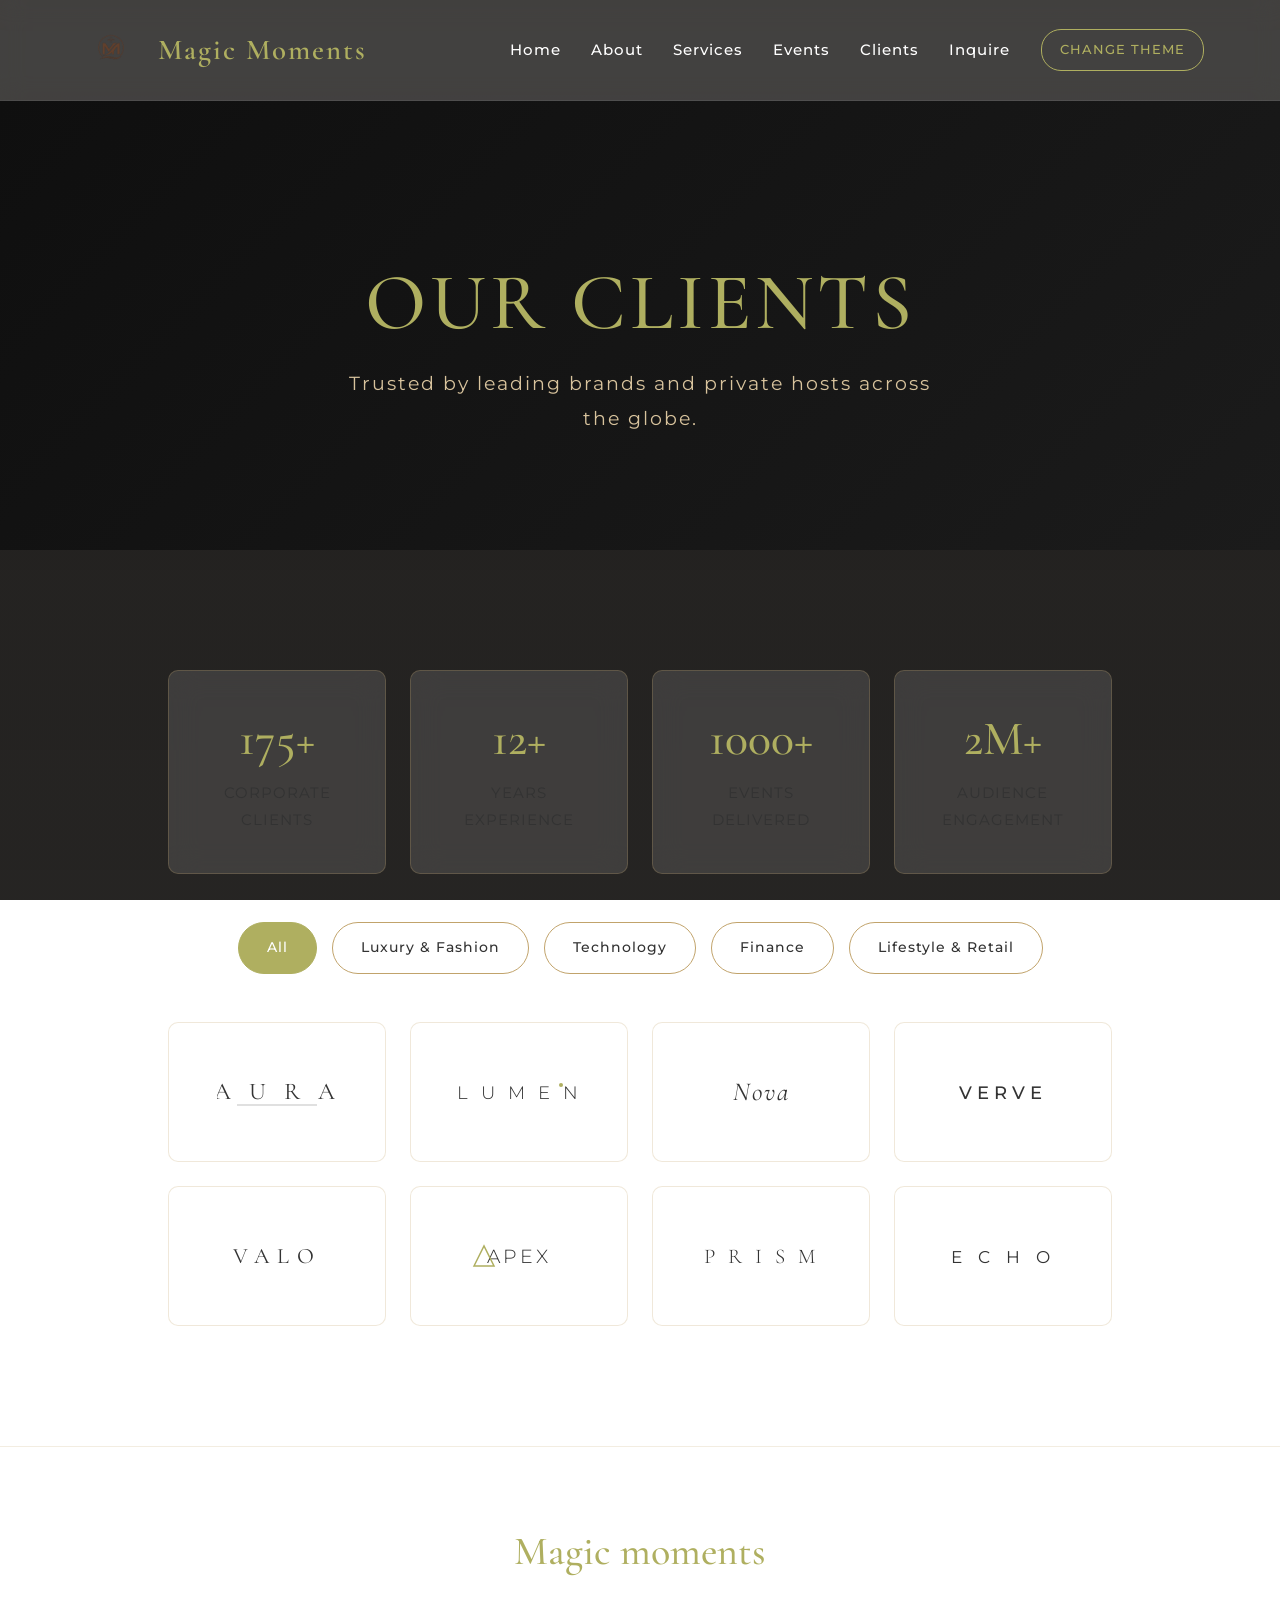
==== commit b0fe405a: "Integrate Bootstrap 5 for responsiveness and collapsible navbar" ====
--- a/clients.html
+++ b/clients.html
@@ -4,8 +4,9 @@
     <meta charset="UTF-8">
     <meta name="viewport" content="width=device-width,initial-scale=1.0">
     <title>Our Clients - LuxeEvents</title>
-    <link href="https://cdn.jsdelivr.net/npm/bootstrap@5.3.3/dist/css/bootstrap.min.css" rel="stylesheet">
     <link href="https://fonts.googleapis.com/css2?family=Cormorant+Garamond:wght@300;400;600&family=Montserrat:wght@300;400;500&display=swap" rel="stylesheet">
+    <!-- Bootstrap 5 CSS -->
+    <link href="https://cdn.jsdelivr.net/npm/bootstrap@5.3.3/dist/css/bootstrap.min.css" rel="stylesheet" integrity="sha384-QWTKZyjpPEjISv5WaRU9OFeRpok6YctnYmDr5pNlyT2bRjXh0JMhjY6hW+ALEwIH" crossorigin="anonymous">
     <link rel="stylesheet" href="css/style.css">
     <style>
         /* Specific page layout tweaks */
@@ -35,9 +36,9 @@
 </head>
 <body>
 
-<nav class="navbar navbar-expand-lg">
+<nav class="navbar navbar-expand-lg navbar-dark">
     <div class="container">
-        <a class="logo navbar-brand" href="index.html">
+        <a class="logo" href="index.html">
             <img src="images/mm-logo.png" alt="Magic Moments Logo">
             <span>Magic Moments</span>
         </a>
@@ -45,14 +46,16 @@
             <span class="navbar-toggler-icon"></span>
         </button>
         <div class="collapse navbar-collapse" id="navbarNav">
-            <ul class="navbar-nav ms-auto align-items-lg-center">
+            <ul class="navbar-nav ms-auto mb-2 mb-lg-0 align-items-lg-center">
                 <li class="nav-item"><a class="nav-link" href="index.html#home">Home</a></li>
                 <li class="nav-item"><a class="nav-link" href="index.html#about">About</a></li>
                 <li class="nav-item"><a class="nav-link" href="index.html#services">Services</a></li>
                 <li class="nav-item"><a class="nav-link" href="index.html#events">Events</a></li>
                 <li class="nav-item"><a class="nav-link" href="clients.html">Clients</a></li>
                 <li class="nav-item"><a class="nav-link" href="index.html#inquire">Inquire</a></li>
-                <li class="nav-item ms-lg-3 mt-2 mt-lg-0"><button id="theme-toggle" type="button">CHANGE THEME</button></li>
+                <li class="nav-item ms-lg-3 mt-2 mt-lg-0">
+                    <button id="theme-toggle" type="button">CHANGE THEME</button>
+                </li>
             </ul>
         </div>
     </div>
@@ -72,31 +75,31 @@
             <div class="col-6 col-md-3">
                 <div class="stat-card h-100">
                     <h3>175+</h3>
-                    <p class="mb-0">Corporate Clients</p>
+                    <p class="m-0">Corporate Clients</p>
                 </div>
             </div>
             <div class="col-6 col-md-3">
                 <div class="stat-card h-100">
                     <h3>12+</h3>
-                    <p class="mb-0">Years Experience</p>
+                    <p class="m-0">Years Experience</p>
                 </div>
             </div>
             <div class="col-6 col-md-3">
                 <div class="stat-card h-100">
                     <h3>1000+</h3>
-                    <p class="mb-0">Events Delivered</p>
+                    <p class="m-0">Events Delivered</p>
                 </div>
             </div>
             <div class="col-6 col-md-3">
                 <div class="stat-card h-100">
                     <h3>2M+</h3>
-                    <p class="mb-0">Audience Engagement</p>
+                    <p class="m-0">Audience Engagement</p>
                 </div>
             </div>
         </div>
 
         <!-- Filter Buttons -->
-        <div class="filter-buttons">
+        <div class="filter-buttons mb-5">
             <button class="filter-btn active" data-filter="all">All</button>
             <button class="filter-btn" data-filter="luxury">Luxury & Fashion</button>
             <button class="filter-btn" data-filter="tech">Technology</button>
@@ -105,9 +108,9 @@
         </div>
 
         <!-- Client Grid with Beautiful SVG Logos -->
-        <div class="row g-4">
+        <div class="row g-4 d-flex justify-content-center" id="clients-row">
             <!-- Client 1: AURA (Luxury) -->
-            <div class="col-6 col-md-4 col-lg-3 client-col" data-category="luxury">
+            <div class="col-6 col-sm-4 col-md-3 client-col" data-category="luxury">
                 <div class="client-card">
                     <svg width="120" height="50" viewBox="0 0 120 50" fill="none" xmlns="http://www.w3.org/2000/svg">
                         <text x="50%" y="55%" dominant-baseline="middle" text-anchor="middle" font-family="'Cormorant Garamond', serif" font-size="24" letter-spacing="6" fill="currentColor">A U R A</text>
@@ -117,7 +120,7 @@
             </div>
 
             <!-- Client 2: LUMEN (Tech) -->
-            <div class="col-6 col-md-4 col-lg-3 client-col" data-category="tech">
+            <div class="col-6 col-sm-4 col-md-3 client-col" data-category="tech">
                 <div class="client-card">
                     <svg width="120" height="50" viewBox="0 0 120 50" fill="none" xmlns="http://www.w3.org/2000/svg">
                         <text x="50%" y="55%" dominant-baseline="middle" text-anchor="middle" font-family="'Montserrat', sans-serif" font-weight="300" font-size="18" letter-spacing="4" fill="currentColor">L U M E N</text>
@@ -127,7 +130,7 @@
             </div>
 
             <!-- Client 3: NOVA (Finance) -->
-            <div class="col-6 col-md-4 col-lg-3 client-col" data-category="finance">
+            <div class="col-6 col-sm-4 col-md-3 client-col" data-category="finance">
                 <div class="client-card">
                     <svg width="120" height="50" viewBox="0 0 120 50" fill="none" xmlns="http://www.w3.org/2000/svg">
                         <text x="50%" y="55%" dominant-baseline="middle" text-anchor="middle" font-family="'Cormorant Garamond', serif" font-style="italic" font-size="26" letter-spacing="2" fill="currentColor">Nova</text>
@@ -136,7 +139,7 @@
             </div>
 
             <!-- Client 4: VERVE (Retail) -->
-            <div class="col-6 col-md-4 col-lg-3 client-col" data-category="retail">
+            <div class="col-6 col-sm-4 col-md-3 client-col" data-category="retail">
                 <div class="client-card">
                     <svg width="120" height="50" viewBox="0 0 120 50" fill="none" xmlns="http://www.w3.org/2000/svg">
                         <text x="50%" y="55%" dominant-baseline="middle" text-anchor="middle" font-family="'Montserrat', sans-serif" font-weight="500" font-size="18" letter-spacing="5" fill="currentColor">VERVE</text>
@@ -145,7 +148,7 @@
             </div>
 
             <!-- Client 5: VALO (Luxury) -->
-            <div class="col-6 col-md-4 col-lg-3 client-col" data-category="luxury">
+            <div class="col-6 col-sm-4 col-md-3 client-col" data-category="luxury">
                 <div class="client-card">
                     <svg width="120" height="50" viewBox="0 0 120 50" fill="none" xmlns="http://www.w3.org/2000/svg">
                         <text x="50%" y="55%" dominant-baseline="middle" text-anchor="middle" font-family="'Cormorant Garamond', serif" font-size="22" letter-spacing="8" fill="currentColor">VALO</text>
@@ -154,7 +157,7 @@
             </div>
 
             <!-- Client 6: APEX (Tech) -->
-            <div class="col-6 col-md-4 col-lg-3 client-col" data-category="tech">
+            <div class="col-6 col-sm-4 col-md-3 client-col" data-category="tech">
                 <div class="client-card">
                     <svg width="120" height="50" viewBox="0 0 120 50" fill="none" xmlns="http://www.w3.org/2000/svg">
                         <text x="50%" y="55%" dominant-baseline="middle" text-anchor="middle" font-family="'Montserrat', sans-serif" font-weight="300" font-size="19" letter-spacing="3" fill="currentColor">APEX</text>
@@ -164,7 +167,7 @@
             </div>
 
             <!-- Client 7: PRISM (Finance) -->
-            <div class="col-6 col-md-4 col-lg-3 client-col" data-category="finance">
+            <div class="col-6 col-sm-4 col-md-3 client-col" data-category="finance">
                 <div class="client-card">
                     <svg width="120" height="50" viewBox="0 0 120 50" fill="none" xmlns="http://www.w3.org/2000/svg">
                         <text x="50%" y="55%" dominant-baseline="middle" text-anchor="middle" font-family="'Cormorant Garamond', serif" font-weight="300" font-size="21" letter-spacing="4" fill="currentColor">P R I S M</text>
@@ -173,7 +176,7 @@
             </div>
 
             <!-- Client 8: ECHO (Retail) -->
-            <div class="col-6 col-md-4 col-lg-3 client-col" data-category="retail">
+            <div class="col-6 col-sm-4 col-md-3 client-col" data-category="retail">
                 <div class="client-card">
                     <svg width="120" height="50" viewBox="0 0 120 50" fill="none" xmlns="http://www.w3.org/2000/svg">
                         <text x="50%" y="55%" dominant-baseline="middle" text-anchor="middle" font-family="'Montserrat', sans-serif" font-weight="400" font-size="17" letter-spacing="6" fill="currentColor">E C H O</text>
@@ -183,14 +186,19 @@
         </div>
     </div>
 </section>
+    </div>
+</section>
 
 <footer>
-    <div class="container">
+    <div class="container text-center">
         <h3>Magic moments</h3>
         <p>Luxury Event Planning & Design</p>
         <p>© 2026 All Rights Reserved.</p>
     </div>
 </footer>
+
+<!-- Bootstrap Bundle JS -->
+<script src="https://cdn.jsdelivr.net/npm/bootstrap@5.3.3/dist/js/bootstrap.bundle.min.js" integrity="sha384-YvpcrYf0tY3lHB60NNkmXc5s9fDVZLESaAA55NDzOxhy9GkcIdslK1eN7N6jIeHz" crossorigin="anonymous"></script>
 
 <script>
 (function(){
@@ -199,13 +207,13 @@
     const body = document.body;
     const current = localStorage.getItem('theme-mode');
 
-    if (current === 'light') {
-        body.classList.add('light-theme');
+    if (current === 'dark') {
+        body.classList.add('dark-theme');
     }
 
     toggle.addEventListener('click', function() {
-        const isLight = body.classList.toggle('light-theme');
-        localStorage.setItem('theme-mode', isLight ? 'light' : 'dark');
+        const isDark = body.classList.toggle('dark-theme');
+        localStorage.setItem('theme-mode', isDark ? 'dark' : 'light');
     });
 
     // Client Grid Filtering
@@ -225,7 +233,6 @@
                 // Smooth fade effect
                 col.style.opacity = '0';
                 col.style.transform = 'scale(0.9) translateY(5px)';
-                col.style.transition = 'all 0.3s ease';
                 
                 setTimeout(() => {
                     if (filterValue === 'all' || col.getAttribute('data-category') === filterValue) {
@@ -244,6 +251,5 @@
 })();
 </script>
 
-<script src="https://cdn.jsdelivr.net/npm/bootstrap@5.3.3/dist/js/bootstrap.bundle.min.js"></script>
 </body>
 </html>
--- a/css/style.css
+++ b/css/style.css
@@ -1,13 +1,12 @@
 :root {
-    --bg: #0d0c0a;              /* deep luxury black-brown */
-    --cream: #1a1612;
-    --card-bg: rgba(255, 255, 255, 0.08);
-    --heading: #f3ede4;         /* soft cream heading */
-    --text: #ffffff;            /* white text */
-    --gold: #afaf60;            /* your original gold */
+    --bg: #f8f4ee;
+    --cream: #f3ede4;
+    --gold: #afaf60;
     --gold-light: #d8c39d;
+    --heading: #afaf60;
+    --text: #ffffff;
     --white: #ffffff;
-    --border: rgba(175, 175, 96, 0.2);
+    
 }
 
 * {
@@ -65,11 +64,9 @@
 .event-card,
 .package-card,
 .testimonial{
-    background: var(--card-bg);
-    border: 1px solid var(--border);
+    background:rgba(255,255,255,0.12);
     backdrop-filter:blur(15px);
     -webkit-backdrop-filter:blur(15px);
-    color: var(--text);
 }
 
 .services,
@@ -115,57 +112,90 @@
 
 /* NAVBAR */
 
-.navbar{
-    position:fixed;
-    top:0;
-    width:100%;
-    z-index:999;
-
-    background:rgba(255, 255, 255, 0.15);
-    backdrop-filter:blur(12px);
-
-    transition:all .4s ease;
-}
-
-.navbar ul li a{
-    color:rgb(255, 255, 255);
-}
-.navbar .container {
-    display: flex;
-    justify-content: space-between;
-    align-items: center;
-}
-
-.logo {
-    font-size: 2rem;
-    color: var(--gold);
-    letter-spacing: 4px;
-}
-
-.navbar ul {
-    display: flex;
-    gap: 35px;
-    list-style: none;
-}
-
-.navbar li {
+.navbar {
+    position: fixed;
+    top: 0;
+    width: 100%;
+    z-index: 999;
+    background: rgba(255, 255, 255, 0.15) !important;
+    backdrop-filter: blur(12px);
+    -webkit-backdrop-filter: blur(12px);
+    transition: all .4s ease;
+    padding: 15px 0 !important;
+    border-bottom: 1px solid rgba(255, 255, 255, 0.1);
+}
+
+.navbar .nav-link {
+    color: rgb(255, 255, 255) !important;
+    font-family: 'Montserrat', sans-serif;
+    font-weight: 500;
+    font-size: 0.95rem;
+    letter-spacing: 1px;
+    padding: 8px 15px !important;
+    transition: 0.3s ease;
+}
+
+.navbar .nav-link:hover,
+.navbar .nav-item.active .nav-link {
+    color: var(--gold) !important;
+}
+
+/* Custom hamburger toggler */
+.navbar-toggler {
+    border-color: rgba(175, 175, 96, 0.5) !important;
+    padding: 4px 8px !important;
+}
+
+.navbar-toggler:focus {
+    box-shadow: 0 0 0 0.25rem rgba(175, 175, 96, 0.25) !important;
+}
+
+.navbar-toggler-icon {
+    background-image: url("data:image/svg+xml,%3csvg xmlns='http://www.w3.org/2000/svg' viewBox='0 0 30 30'%3e%3cpath stroke='rgba%28175, 175, 96, 1%29' stroke-width='2' stroke-linecap='round' stroke-miterlimit='10' d='M4 7h22M4 15h22M4 23h22'/%3e%3c/svg%3e") !important;
+}
+
+#theme-toggle {
+    background: transparent;
+    border: 1px solid var(--gold);
+    color: var(--gold);
+    padding: 8px 18px;
+    border-radius: 20px;
+    font-size: 0.8rem;
+    font-family: 'Montserrat', sans-serif;
+    font-weight: 500;
+    letter-spacing: 1px;
     cursor: pointer;
-    color: var(--heading);
-    transition: .3s;
-    /* backdrop-filter: blur(10px); */
-    
-}
-
-.navbar li:hover {
-    color: white;
-    border: 1px ;
-        border-radius: 50px;
-}
-.navbar.scrolled{
-    background:rgba(10,10,10,0.85);
-    backdrop-filter:blur(20px);
-
-    border-bottom:1px solid rgba(212,175,55,0.2);
+    transition: 0.3s;
+}
+
+#theme-toggle:hover {
+    background: var(--gold);
+    color: #fff;
+}
+
+@media (max-width: 991px) {
+    .navbar-collapse {
+        background: rgba(18, 16, 14, 0.96) !important;
+        backdrop-filter: blur(15px);
+        -webkit-backdrop-filter: blur(15px);
+        padding: 20px;
+        border-radius: 12px;
+        margin-top: 15px;
+        border: 1px solid rgba(175, 175, 96, 0.2);
+    }
+    .navbar .nav-link {
+        padding: 10px 0 !important;
+        border-bottom: 1px solid rgba(255, 255, 255, 0.05);
+    }
+    .navbar .nav-item:last-child .nav-link {
+        border-bottom: none;
+    }
+}
+
+.navbar.scrolled {
+    background: rgba(10, 10, 10, 0.85) !important;
+    backdrop-filter: blur(20px);
+    border-bottom: 1px solid rgba(212, 175, 55, 0.2);
 }
 
 /* HERO */
@@ -353,11 +383,10 @@
     margin-bottom: 15px;
 }
 .event-card p {
-    color: var(--text);
-    opacity: 0.85;
+    color:#090807
 }
 .event-card p:hover{
-    color: var(--gold-light);
+    color: #65321c;
 }
 /* Event Details */
 .event-details {
@@ -904,139 +933,107 @@
 /* Theme Toggle Button */
 
 /* =========================
-   LUXURY LIGHT THEME (NEW)
-   Matches off-white background with high-contrast text
+   LUXURY DARK THEME (FIXED)
+   Matches your gold + cream palette
 ========================= */
 
-.light-theme {
-    --bg: #f8f4ee;              /* premium off-white background */
-    --cream: #f3ede4;
-    --card-bg: rgba(255, 255, 255, 0.85);
-    --heading: #4a4a35;         /* darker gold/olive for better readability on light bg */
-    --text: #1c1a17;            /* dark charcoal text */
-    --gold: #7a7a40;            /* darker gold */
-    --gold-light: #9c8e70;
-    --white: #000000;
-    --border: rgba(122, 122, 64, 0.2);
+.dark-theme {
+    --bg: #0f0d0b;              /* deep luxury black-brown */
+    --cream: #1a1612;
+    --card-bg: rgba(255, 255, 255, 0.06);
+
+    --heading: #f3ede4;         /* soft cream heading */
+    --text: rgba(255, 255, 255, 0.85);
+
+    --gold: #afaf60;            /* your original gold */
+    --gold-light: #d8c39d;
+    --white: #ffffff;
 }
 
 /* Apply base background */
-.light-theme body {
-    background: var(--bg) !important;
-    color: var(--text) !important;
-}
-
-.light-theme body::before {
-    background: transparent !important;
+.dark-theme body {
+    background-color: var(--bg);
+    color: var(--text);
 }
 
 /* NAVBAR */
-.light-theme .navbar {
-    background: rgba(248, 244, 238, 0.9) !important;
+.dark-theme .navbar {
+    background: rgba(10, 9, 7, 0.75);
     backdrop-filter: blur(18px);
-    border-bottom: 1px solid rgba(122, 122, 64, 0.15);
-}
-
-.light-theme .navbar ul li a {
-    color: var(--text) !important;
-}
-
-.light-theme .navbar ul li a:hover {
-    color: var(--gold) !important;
-}
-
-.light-theme .navbar .logo span {
-    color: var(--gold) !important;
+    border-bottom: 1px solid rgba(175, 175, 96, 0.2);
+}
+
+.dark-theme .navbar ul li a {
+    color: var(--text);
+}
+
+.dark-theme .navbar ul li a:hover {
+    color: var(--gold);
 }
 
 /* HEADINGS */
-.light-theme h1,
-.light-theme h2,
-.light-theme h3,
-.light-theme h4,
-.light-theme .logo {
-    color: var(--heading) !important;
+.dark-theme h1,
+.dark-theme h2,
+.dark-theme h3,
+.dark-theme h4,
+.dark-theme .logo {
+    color: var(--heading);
 }
 
 /* CARDS */
-.light-theme .card,
-.light-theme .event-card,
-.light-theme .package-card,
-.light-theme .testimonial {
-    background: var(--card-bg) !important;
-    border: 1px solid var(--border) !important;
-    box-shadow: 0 10px 30px rgba(0, 0, 0, 0.05);
-}
-
-.light-theme .event-card p {
-    color: var(--text) !important;
-}
-
-.light-theme .event-card p:hover {
-    color: var(--gold) !important;
+.dark-theme .card,
+.dark-theme .event-card,
+.dark-theme .package-card,
+.dark-theme .testimonial {
+    background: var(--card-bg);
+    backdrop-filter: blur(18px);
+    -webkit-backdrop-filter: blur(18px);
+
+    border: 1px solid rgba(175, 175, 96, 0.18);
 }
 
 /* BUTTONS */
-.light-theme button {
-    border: 1px solid var(--gold) !important;
-    color: var(--gold) !important;
-}
-
-.light-theme button:hover {
-    background: var(--gold) !important;
-    color: #ffffff !important;
+.dark-theme button {
+    border: 1px solid var(--gold);
+    color: var(--gold);
+}
+
+.dark-theme button:hover {
+    background: var(--gold);
+    color: #0f0d0b;
 }
 
 /* HERO TEXT */
-.light-theme .hero-text h1 {
-    color: var(--gold) !important;
-}
-
-.light-theme .hero-text p {
-    color: var(--text) !important;
+.dark-theme .hero-text h1 {
+    color: var(--gold);
+}
+
+.dark-theme .hero-text p {
+    color: rgba(243, 237, 228, 0.85);
 }
 
 /* FEATURES BOX */
-.light-theme .features div {
-    background: #ffffff !important;
-    color: var(--gold) !important;
-    border: 1px solid rgba(122, 122, 64, 0.25) !important;
-    box-shadow: 0 4px 15px rgba(0, 0, 0, 0.05);
-}
-
-.light-theme .detail-text p {
-    color: var(--text) !important;
-}
-
-.light-theme .detail-text span {
-    color: var(--gold) !important;
+.dark-theme .features div {
+    background: rgba(255, 255, 255, 0.05);
+    color: var(--gold-light);
+    border: 1px solid rgba(175, 175, 96, 0.15);
 }
 
 /* CONTACT SECTION */
-.light-theme .contact {
-    background: var(--cream) !important;
-}
-
-.light-theme .contact-form input,
-.light-theme .contact-form textarea {
-    color: var(--text) !important;
-    border-bottom-color: var(--gold) !important;
-}
-
-.light-theme .contact-form input::placeholder,
-.light-theme .contact-form textarea::placeholder {
-    color: #888888 !important;
+.dark-theme .contact {
+    background:
+        linear-gradient(rgba(10, 9, 7, 0.85), rgba(10, 9, 7, 0.9)),
+        url("https://images.unsplash.com/photo-1519225421980-715cb0215aed?auto=format&fit=crop&w=1600&q=80");
+    background-size: cover;
+    background-position: center;
 }
 
 /* FOOTER */
-.light-theme footer {
-    background: var(--cream) !important;
-    border-top: 1px solid rgba(122, 122, 64, 0.15) !important;
-}
-
-.light-theme footer h3,
-.light-theme footer p {
-    color: var(--text) !important;
+.dark-theme footer {
+    background:
+        linear-gradient(rgba(10, 9, 7, 0.9), rgba(10, 9, 7, 0.95)),
+        url("https://images.unsplash.com/photo-1519225421980-715cb0215aed?auto=format&fit=crop&w=1600&q=80");
+    background-size: cover;
 }
 
 /* SMOOTH TRANSITION */
@@ -1047,11 +1044,7 @@
 .package-card,
 .testimonial,
 button,
-h1, h2, h3, h4, p,
-.detail-card,
-.detail-card-image,
-.detail-card-btn,
-.features div {
+h1, h2, h3, h4, p {
     transition: all 0.4s ease;
 }
 
@@ -1326,7 +1319,129 @@
     }
 }
 
-/* Duplicate theme block removed - Consolidated in light-theme overrides */
+/* ============================================================================================================================== */
+
+/* =========================
+   LUXURY DARK THEME (FIXED)
+   Matches your gold + cream palette
+========================= */
+
+.dark-theme {
+    --bg: #0f0d0b;              /* deep luxury black-brown */
+    --cream: #1a1612;
+    --card-bg: rgba(255, 255, 255, 0.06);
+
+    --heading: #f3ede4;         /* soft cream heading */
+    --text: rgba(255, 255, 255, 0.85);
+
+    --gold: #afaf60;            /* your original gold */
+    --gold-light: #d8c39d;
+    --white: #ffffff;
+}
+
+/* Apply base background */
+.dark-theme body {
+    background-color: var(--bg);
+    color: var(--text);
+}
+
+/* NAVBAR */
+.dark-theme .navbar {
+    background: rgba(10, 9, 7, 0.75);
+    backdrop-filter: blur(18px);
+    border-bottom: 1px solid rgba(175, 175, 96, 0.2);
+}
+
+.dark-theme .navbar ul li a {
+    color: var(--text);
+}
+
+.dark-theme .navbar ul li a:hover {
+    color: var(--gold);
+}
+
+/* HEADINGS */
+.dark-theme h1,
+.dark-theme h2,
+.dark-theme h3,
+.dark-theme h4,
+.dark-theme .logo {
+    color: var(--heading);
+}
+
+/* CARDS */
+.dark-theme .card,
+.dark-theme .event-card,
+.dark-theme .package-card,
+.dark-theme .testimonial {
+    background: var(--card-bg);
+    backdrop-filter: blur(18px);
+    -webkit-backdrop-filter: blur(18px);
+
+    border: 1px solid rgba(175, 175, 96, 0.18);
+}
+
+/* BUTTONS */
+.dark-theme button {
+    border: 1px solid var(--gold);
+    color: var(--gold);
+}
+
+.dark-theme button:hover {
+    background: var(--gold);
+    color: #0f0d0b;
+}
+
+/* HERO TEXT */
+.dark-theme .hero-text h1 {
+    color: var(--gold);
+}
+
+.dark-theme .hero-text p {
+    color: rgba(243, 237, 228, 0.85);
+}
+
+/* FEATURES BOX */
+.dark-theme .features div {
+    background: rgba(255, 255, 255, 0.05);
+    color: var(--gold-light);
+    border: 1px solid rgba(175, 175, 96, 0.15);
+}
+
+/* CONTACT SECTION */
+.dark-theme .contact {
+    background:
+        linear-gradient(rgba(10, 9, 7, 0.85), rgba(10, 9, 7, 0.9)),
+        url("https://images.unsplash.com/photo-1519225421980-715cb0215aed?auto=format&fit=crop&w=1600&q=80");
+    background-size: cover;
+    background-position: center;
+}
+
+/* FOOTER */
+.dark-theme footer {
+    background:
+        linear-gradient(rgba(10, 9, 7, 0.9), rgba(10, 9, 7, 0.95)),
+        url("https://images.unsplash.com/photo-1519225421980-715cb0215aed?auto=format&fit=crop&w=1600&q=80");
+    background-size: cover;
+}
+
+/* Clickable features on index.html */
+.features a {
+    text-decoration: none;
+    color: inherit;
+    display: block;
+    transition: transform 0.3s ease;
+}
+
+.features a:hover {
+    transform: translateY(-5px);
+}
+
+.features a:hover div {
+    border-color: var(--gold);
+    color: var(--gold);
+    box-shadow: 0 8px 25px rgba(175, 175, 96, 0.15);
+}
 
 /* Services Detail Page Styling */
 .services-detail-section {
